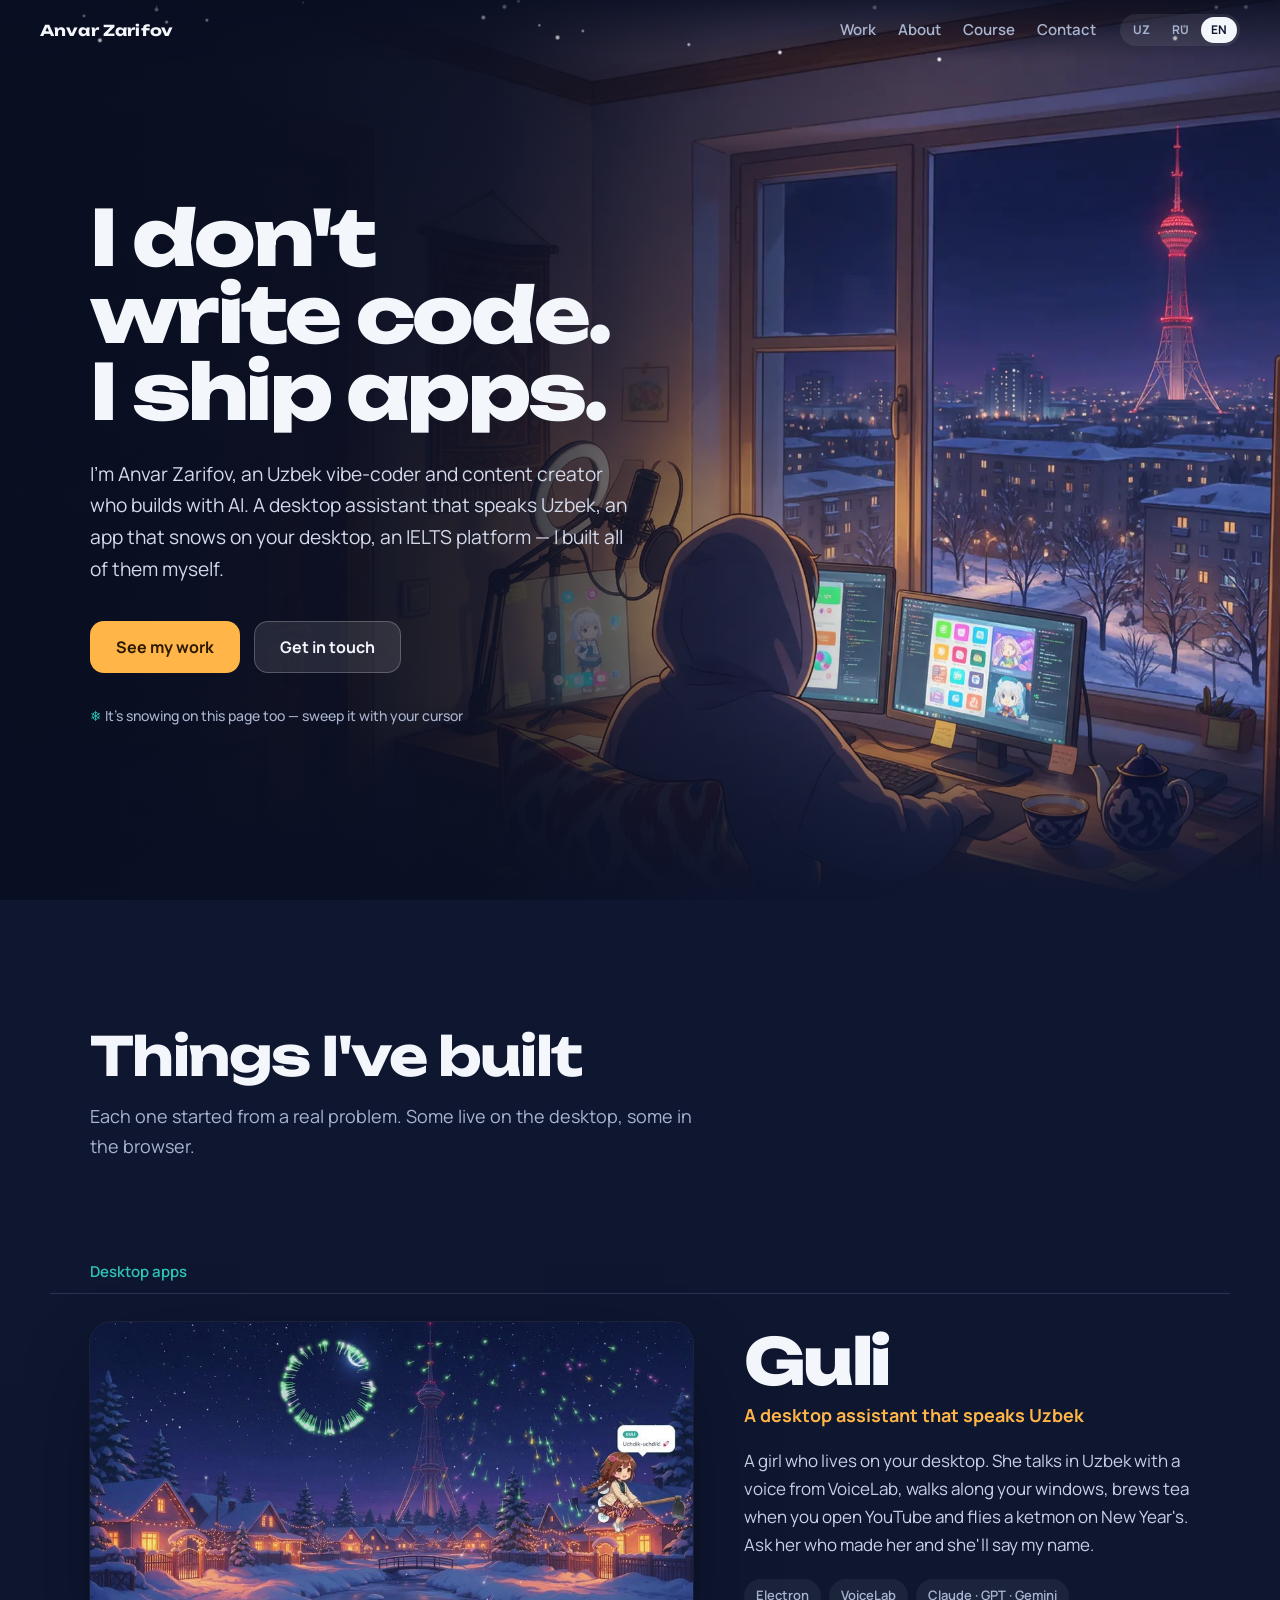
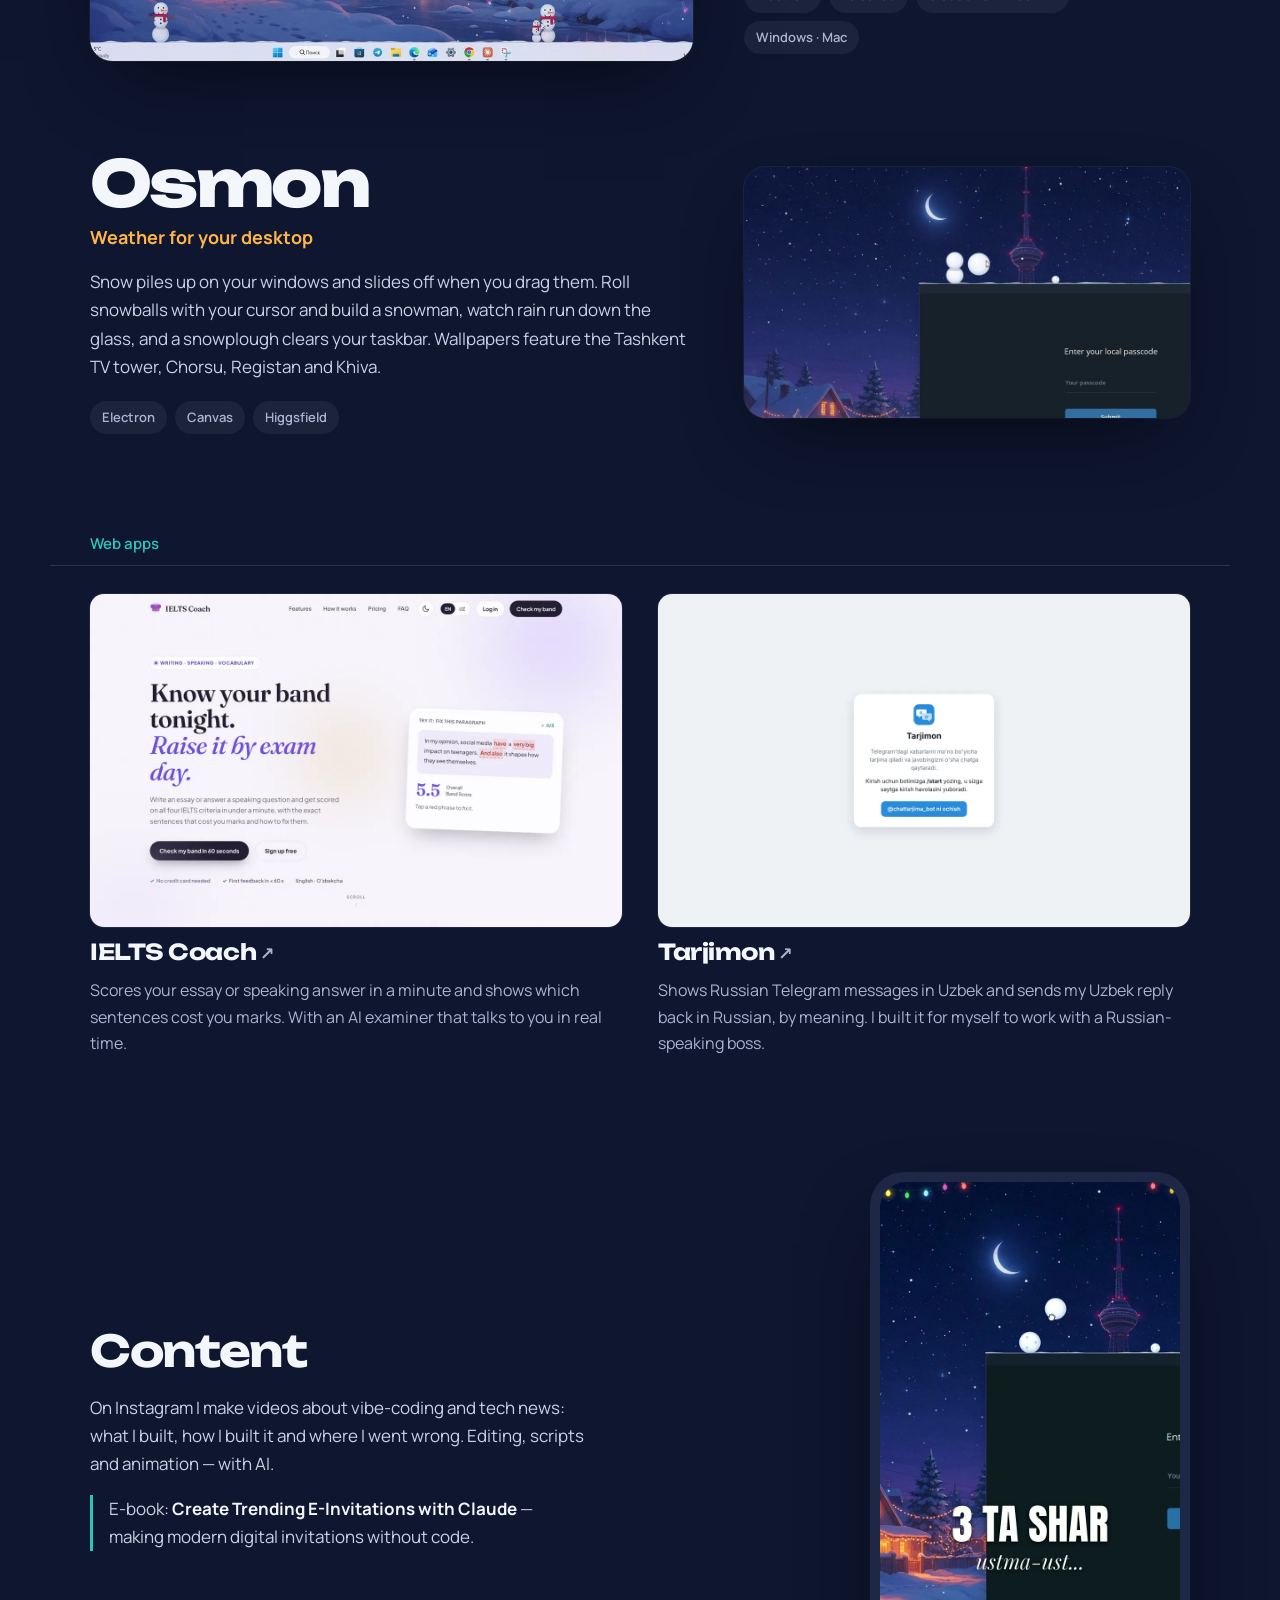
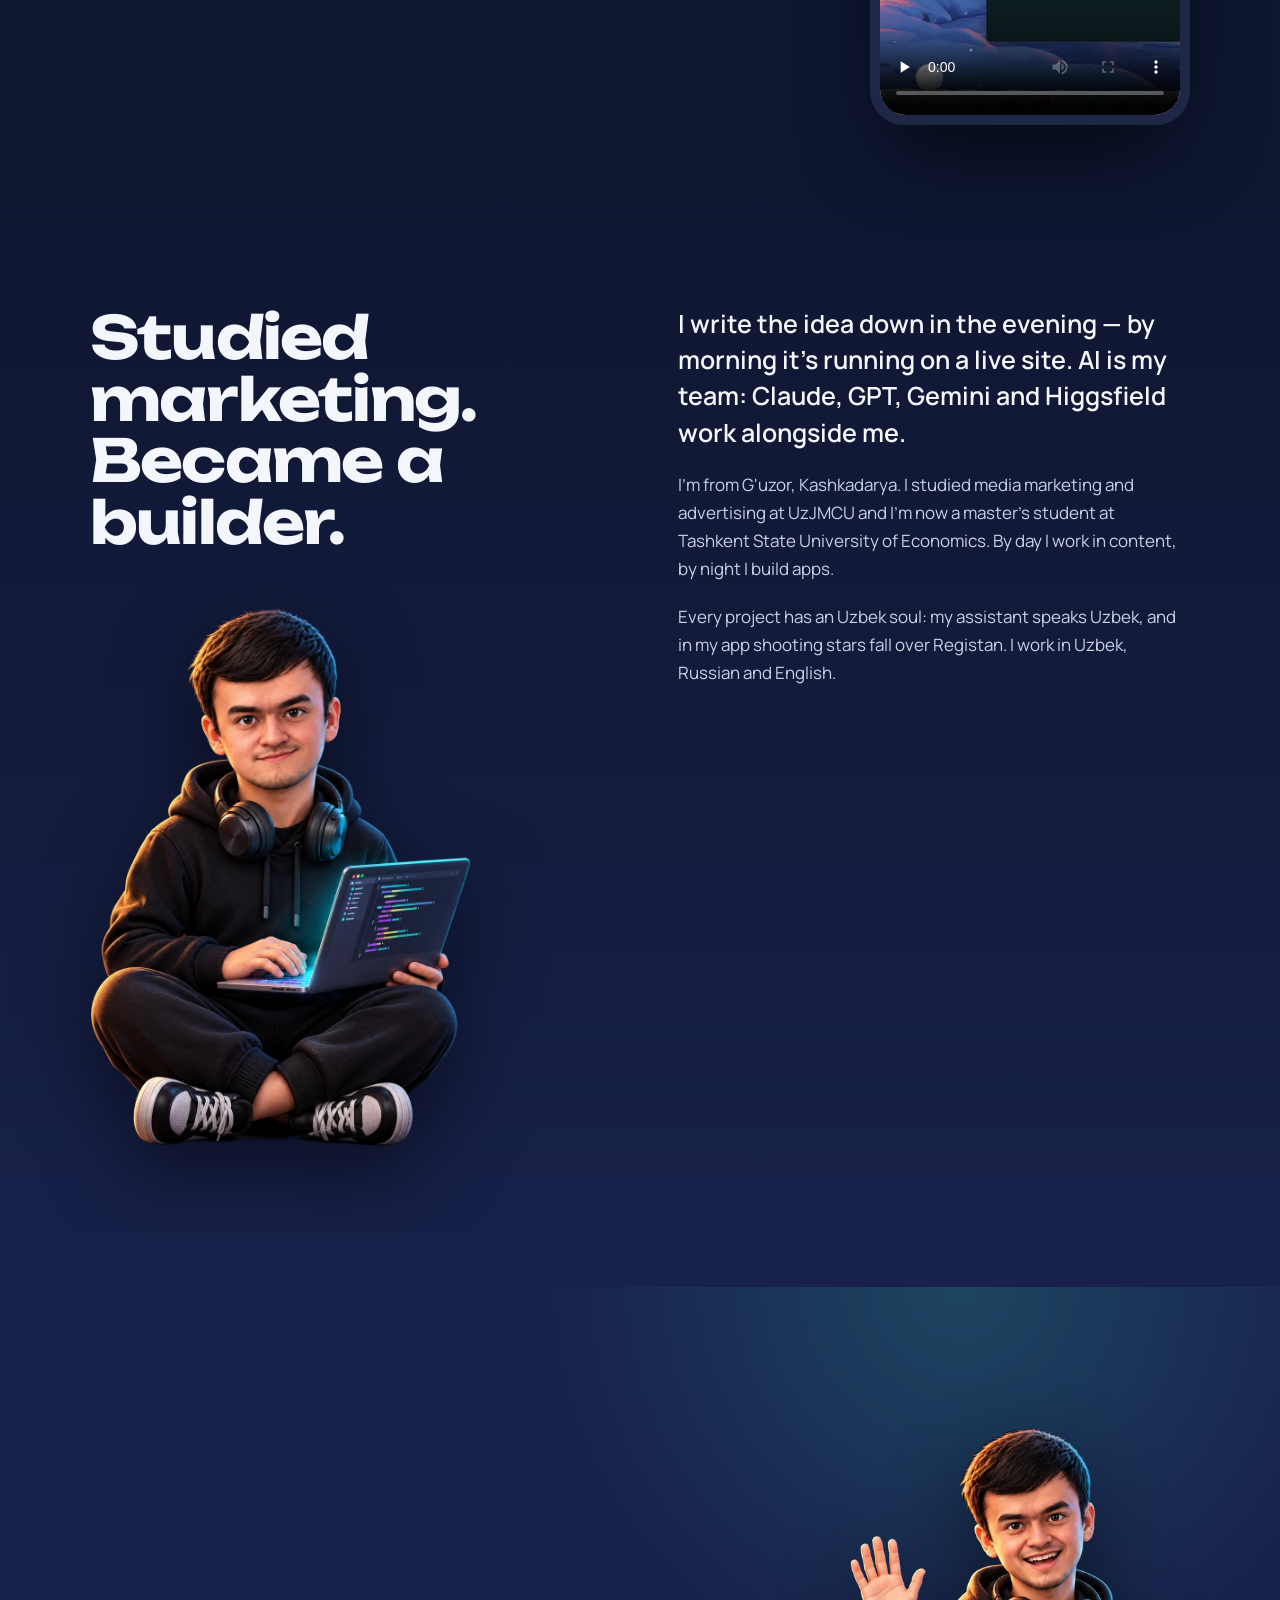
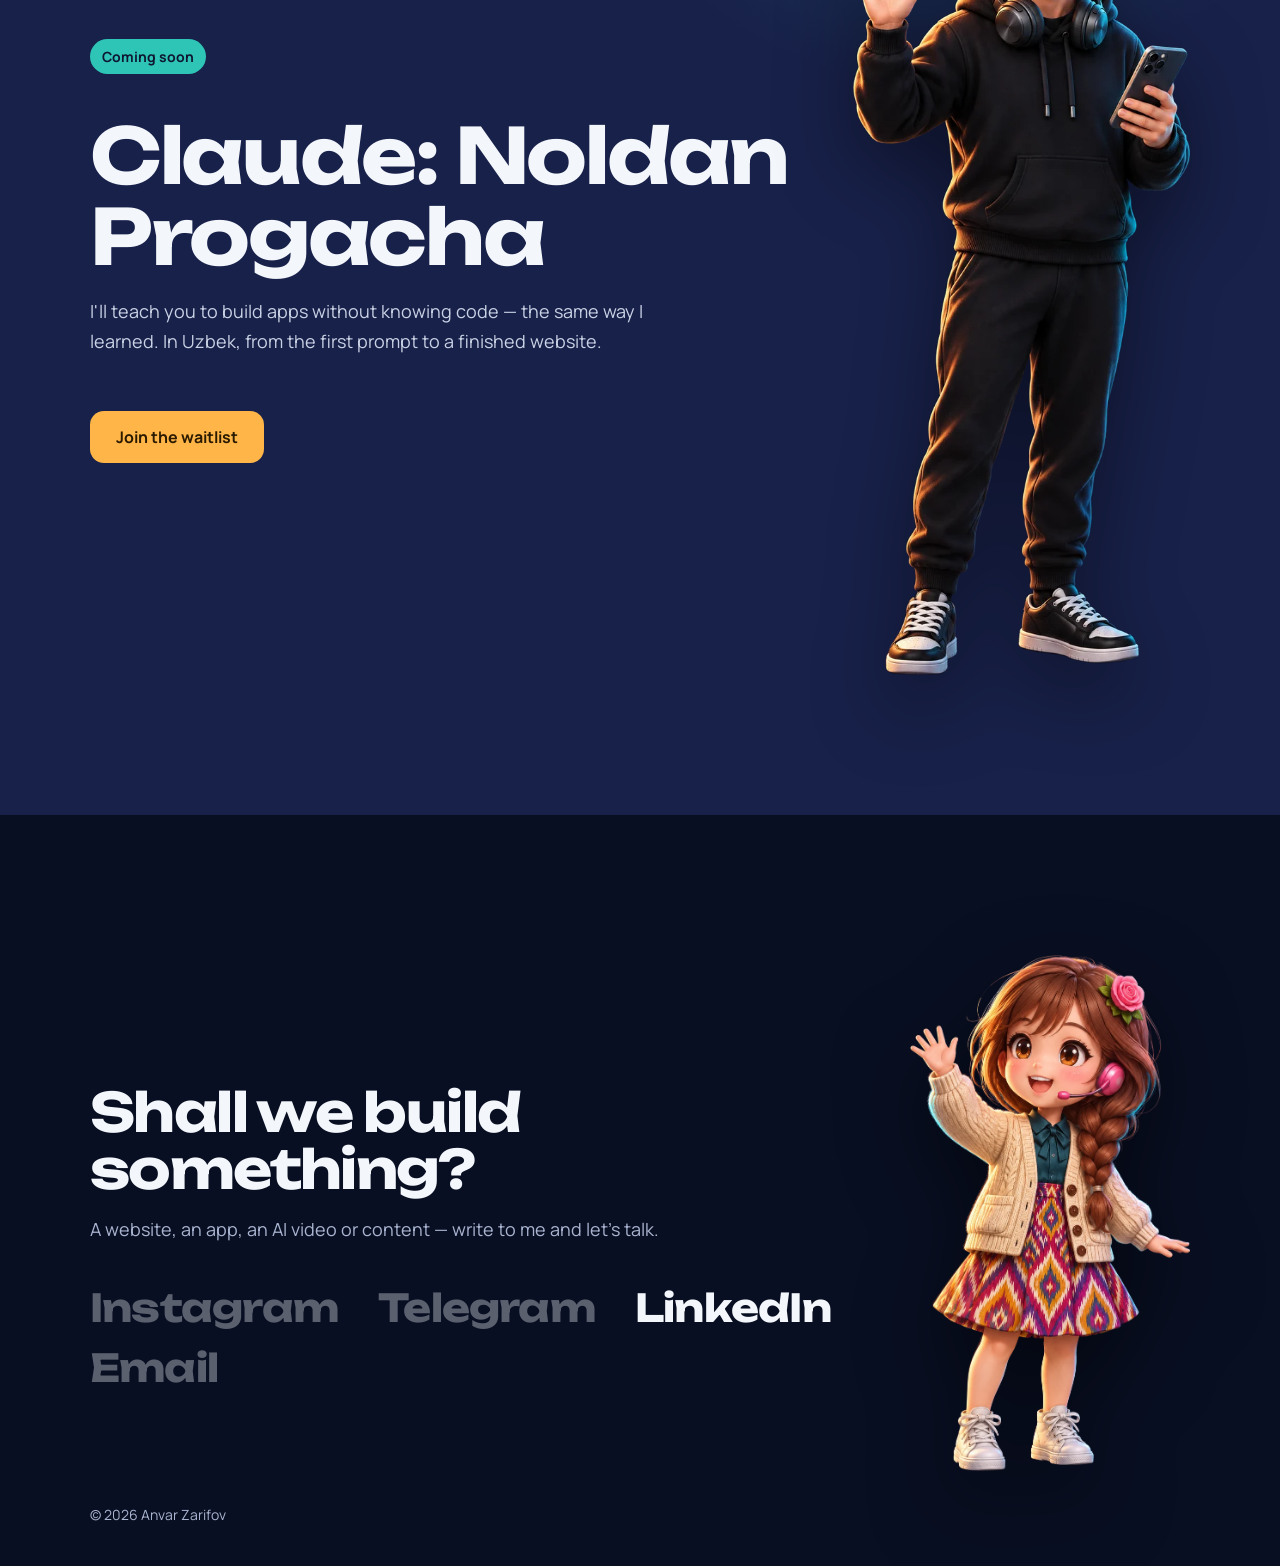
==== index.html @ cf1a76e1 "Portfolio sayt: Guli, Osmon, veb-ilovalar, 3D maskotlar, UZ/RU/EN Co-Authored-By: Claude Opus 5.5 <n" ====
<!doctype html>
<html lang="uz">
<head>
<meta charset="utf-8">
<meta name="viewport" content="width=device-width, initial-scale=1">
<title>Anvar Zarifov — kod yozmayman, ilova yasayman</title>
<meta name="description" content="Anvar Zarifov — AI bilan ilova yasaydigan o'zbek vibe-koder va kontent-meyker. Guli, Osmon, IELTS Coach, Tarjimon va boshqa loyihalar.">
<meta name="author" content="Anvar Zarifov">
<meta property="og:title" content="Anvar Zarifov — kod yozmayman, ilova yasayman">
<meta property="og:description" content="AI bilan yasalgan ilovalar, saytlar va kontent.">
<meta property="og:image" content="/assets/og.jpg">
<meta property="og:type" content="website">
<meta name="theme-color" content="#0E1630">
<link rel="icon" href="/assets/favicon.svg" type="image/svg+xml">
<link rel="preconnect" href="https://fonts.googleapis.com">
<link rel="preconnect" href="https://fonts.gstatic.com" crossorigin>
<link href="https://fonts.googleapis.com/css2?family=Manrope:wght@400;500;600;700&family=Unbounded:wght@500;700;800&display=swap" rel="stylesheet">
<link rel="stylesheet" href="/styles.css">
</head>
<body>

<header class="top">
  <a class="brand" href="#top">Anvar Zarifov</a>
  <nav class="nav" aria-label="Bo'limlar">
    <a href="#works" data-i18n="nav.works">Ishlarim</a>
    <a href="#about" data-i18n="nav.about">Men haqimda</a>
    <a href="#course" data-i18n="nav.course">Kurs</a>
    <a href="#contact" data-i18n="nav.contact">Aloqa</a>
  </nav>
  <div class="lang" role="group" aria-label="Til">
    <button type="button" data-lang="uz">UZ</button>
    <button type="button" data-lang="ru">RU</button>
    <button type="button" data-lang="en">EN</button>
  </div>
</header>

<main id="top">

<section class="hero" id="hero">
  <picture class="hero-art">
    <source media="(max-width: 760px)" srcset="/assets/hero-m.webp">
    <img src="/assets/hero.webp" alt="" fetchpriority="high">
  </picture>
  <video class="hero-video" muted loop playsinline preload="none" poster="/assets/hero.webp" data-src="/assets/hero.mp4" aria-hidden="true"></video>
  <div class="hero-shade"></div>
  <canvas class="snow" aria-hidden="true"></canvas>
  <div class="hero-in">
    <h1 class="hero-title" data-i18n-html="hero.title">Kod yozmayman.<br>Ilova yasayman.</h1>
    <p class="hero-sub" data-i18n="hero.sub">Men Anvar Zarifov — AI bilan ishlaydigan o'zbek vibe-koder va kontent-meyker. O'zbekcha gapiradigan desktop yordamchi, ish stoliga qor yog'diradigan ilova, IELTS platformasi: hammasini o'zim yasaganman.</p>
    <div class="hero-cta">
      <a class="btn btn-amber ledge" href="#works" data-i18n="hero.cta1">Ishlarimni ko'rish</a>
      <a class="btn btn-ghost ledge" href="#contact" data-i18n="hero.cta2">Bog'lanish</a>
    </div>
    <p class="hero-hint"><button type="button" class="snow-toggle" aria-pressed="true"><span aria-hidden="true">❄</span> <span data-i18n="hero.hint">Bu sahifada ham qor yog'yapti — kursor bilan supurib ko'ring</span></button></p>
  </div>
</section>

<section class="works" id="works" aria-labelledby="works-h">
  <div class="wrap">
    <h2 id="works-h" class="h2" data-i18n="works.title">Yasagan narsalarim</h2>
    <p class="lead" data-i18n="works.lead">Har biri — haqiqiy muammodan boshlangan. Ba'zilari ish stolida yashaydi, ba'zilari brauzerda, ba'zilari mijozlarim uchun ishlaydi.</p>
  </div>

  <h3 class="group wrap" data-i18n="works.g1">Ish stoli ilovalari</h3>
  <article class="feature wrap">
    <div class="feature-media">
      <video muted loop playsinline preload="none" poster="/assets/media/guli.jpg" data-src="/assets/media/guli.mp4"></video>
    </div>
    <div class="feature-text">
      <h4 class="name">Guli</h4>
      <p class="kicker" data-i18n="guli.kicker">O'zbekcha gapiradigan desktop yordamchi</p>
      <p data-i18n="guli.text">Ish stolingizda yashaydigan qiz. O'zbek tilida gaplashadi, ovozi — VoiceLab'dan. Oynalar ustida yuradi, YouTube ochsangiz choy damlab yoningizga o'tiradi, Yangi yilda ketmonda uchadi. Kim yaratganini so'rasangiz, ismimni aytadi.</p>
      <ul class="tags"><li>Electron</li><li>VoiceLab</li><li>Claude · GPT · Gemini</li><li>Windows · Mac</li></ul>
    </div>
  </article>
  <article class="feature feature-rev wrap">
    <div class="feature-media">
      <video muted loop playsinline preload="none" poster="/assets/media/osmon.jpg" data-src="/assets/media/osmon.mp4"></video>
    </div>
    <div class="feature-text">
      <h4 class="name">Osmon</h4>
      <p class="kicker" data-i18n="osmon.kicker">Ish stoliga ob-havo</p>
      <p data-i18n="osmon.text">Qor oynalaringiz ustiga yig'iladi, oynani sursangiz to'kilib tushadi. Kursor bilan qor dumalatib qorbobo yasaysiz, yomg'ir oynadan oqib tushadi, taskbarni qor tozalash mashinasi kurab o'tadi. Fonlarda — teleminora, Chorsu, Registon, Xiva.</p>
      <ul class="tags"><li>Electron</li><li>Canvas</li><li>Higgsfield</li></ul>
    </div>
  </article>

  <h3 class="group wrap" data-i18n="works.g2">Veb-ilovalar</h3>
  <div class="apps wrap">
    <a class="app" href="https://ielts-app-livid.vercel.app/" target="_blank" rel="noopener">
      <img src="/assets/shots/ielts.webp" alt="IELTS Coach" loading="lazy" width="1200" height="750">
      <span class="app-name">IELTS Coach</span>
      <span class="app-text" data-i18n="ielts.text">Insho yoki speaking javobingizni bir daqiqada baholaydi va qaysi gap ball yo'qotganini ko'rsatadi. Real vaqtda gaplashadigan AI-imtihonchi bilan.</span>
    </a>
    <a class="app" href="https://tarjimon-25zf.onrender.com/" target="_blank" rel="noopener">
      <img src="/assets/shots/tarjimon.webp" alt="Tarjimon" loading="lazy" width="1200" height="750">
      <span class="app-name">Tarjimon</span>
      <span class="app-text" data-i18n="tarjimon.text">Telegram'dagi ruscha xabarni o'zbekcha ko'rsatadi, o'zbekcha javobingizni ma'nosi bo'yicha ruschaga o'girib yuboradi. Ruscha gapiradigan boshliq bilan ishlash uchun o'zimga yasaganman.</span>
    </a>
  </div>

  <div class="content wrap">
    <div class="content-text">
      <h3 class="group-inline" data-i18n="works.g4">Kontent</h3>
      <p data-i18n="content.text">Instagram'da vibe-coding va texno-yangiliklar haqida videolar qilaman: nima yasadim, qanday yasadim, qayerda adashdim. Montaj, ssenariy va animatsiya — AI bilan.</p>
      <p class="ebook" data-i18n-html="content.ebook">E-kitob: <b>Create Trending E-Invitations with Claude</b> — kod bilmasdan zamonaviy elektron taklifnoma yasash bo'yicha.</p>
    </div>
    <div class="phone">
      <video controls playsinline preload="none" poster="/assets/media/reel-osmon.jpg" src="/assets/media/reel-osmon.mp4"></video>
    </div>
  </div>
</section>

<section class="about" id="about" aria-labelledby="about-h">
  <div class="wrap about-grid">
    <div class="about-head">
      <h2 id="about-h" class="h2" data-i18n-html="about.title">Marketologlikka o'qidim.<br>Dasturchi bo'lib chiqdim.</h2>
      <img class="me" src="/assets/me-laptop.webp" alt="Anvar Zarifov — 3D obraz" loading="lazy" width="846" height="1200">
    </div>
    <div class="about-body">
      <p class="big" data-i18n="about.p1">G'oyani kechqurun yozaman — ertalab u jonli saytda ishlaydi. AI — mening jamoam: Claude, GPT, Gemini va Higgsfield men bilan birga ishlaydi.</p>
      <p data-i18n="about.p2">Qashqadaryo, G'uzor tumanidanman. JOMU'da media-marketing va reklamani o'qidim, hozir Toshkent davlat iqtisodiyot universitetida magistrman. Kunduzi kontent bilan ishlayman, kechqurun ilova yasayman.</p>
      <p data-i18n="about.p3">Har bir loyihamda o'zbekcha ruh bor: yordamchim o'zbekcha gapiradi, ilovamda Registon ustidan yulduz uchadi. O'zbek, rus va ingliz tillarida ishlayman.</p>
    </div>
  </div>
</section>

<section class="course" id="course" aria-labelledby="course-h">
  <div class="wrap course-in">
    <img class="mascot mascot-course" src="/assets/me-wave.webp" alt="" loading="lazy">
    <div class="course-text">
    <p class="soon" data-i18n="course.soon">Tez kunda</p>
    <h2 id="course-h" class="h2">Claude: Noldan Progacha</h2>
    <p class="lead" data-i18n="course.text">Kod bilmasdan ilova yasashni o'rgataman — o'zim qanday o'rgangan bo'lsam, xuddi shunday. O'zbek tilida, birinchi so'rovdan tayyor saytgacha.</p>
    <a class="btn btn-amber" data-contact="telegram" href="#contact" data-i18n="course.cta">Navbatga yozilish</a>
    </div>
  </div>
</section>

</main>

<footer class="contact" id="contact">
  <div class="wrap contact-grid">
    <img class="mascot mascot-wave" src="/assets/guli-wave.webp" alt="Guli" loading="lazy">
    <div class="contact-text">
    <h2 class="h2" data-i18n="contact.title">Birga nimadir yasaymizmi?</h2>
    <p class="lead" data-i18n="contact.text">Sayt, ilova, AI-video yoki kontent — yozing, gaplashamiz.</p>
    <ul class="links">
      <li><a data-contact="instagram" href="#" target="_blank" rel="noopener">Instagram</a></li>
      <li><a data-contact="telegram" href="#" target="_blank" rel="noopener">Telegram</a></li>
      <li><a href="https://www.linkedin.com/in/anvar-zarifov-6b5520252/" target="_blank" rel="noopener">LinkedIn</a></li>
      <li><a data-contact="email" href="#">Email</a></li>
    </ul>
    </div>
    <p class="copy">© 2026 Anvar Zarifov</p>
  </div>
</footer>

<script src="/js/snow.js" defer></script>
<script src="/js/i18n.js" defer></script>
<script src="/js/app.js" defer></script>
</body>
</html>
---- styles.css ----
/* Anvar Zarifov — portfolio. Tun, Toshkent, qor. */
:root {
  --night: #0E1630;      /* tun osmoni */
  --indigo: #18214A;     /* xona soyasi */
  --deep: #090F22;
  --snow: #F3F6FB;
  --mist: #A9B4D0;       /* ikkinchi darajali matn */
  --amber: #FFB547;      /* chiroq nuri */
  --tile: #2EC4B6;       /* moviy gumbaz koshini */
  --red: #FF5A4E;        /* minora chirog'i */
  --display: "Unbounded", system-ui, sans-serif;
  --body: "Manrope", system-ui, sans-serif;
  --wrap: 1180px;
  --gut: clamp(16px, 4vw, 40px);
}
* { box-sizing: border-box; }
html { scroll-behavior: smooth; }
@media (prefers-reduced-motion: reduce) { html { scroll-behavior: auto; } }
body { margin: 0; background: var(--night); color: var(--snow); font: 400 17px/1.65 var(--body); -webkit-font-smoothing: antialiased; }
img, video { display: block; max-width: 100%; }
a { color: inherit; }
:focus-visible { outline: 2px solid var(--amber); outline-offset: 3px; border-radius: 6px; }
.wrap { max-width: var(--wrap); margin-inline: auto; padding-inline: var(--gut); }

/* ---------- header ---------- */
.top { position: fixed; inset: 0 0 auto 0; z-index: 20; display: flex; align-items: center; gap: 24px; padding: 14px var(--gut);
  background: linear-gradient(rgba(9, 15, 34, .78), rgba(9, 15, 34, 0)); }
.brand { font: 700 15px/1 var(--display); text-decoration: none; letter-spacing: .01em; margin-right: auto; }
.nav { display: flex; gap: 22px; }
.nav a { text-decoration: none; font-weight: 600; font-size: 15px; color: var(--mist); }
.nav a:hover { color: var(--snow); }
.lang { display: flex; gap: 2px; padding: 3px; border-radius: 999px; background: rgba(255, 255, 255, .08); }
.lang button { font: 700 12px/1 var(--body); color: var(--mist); background: none; border: 0; padding: 7px 10px; border-radius: 999px; cursor: pointer; }
.lang button[aria-pressed="true"] { background: var(--snow); color: var(--night); }
@media (max-width: 760px) { .nav { display: none; } }

/* ---------- hero ---------- */
.hero { position: relative; min-height: 100svh; display: flex; align-items: center; overflow: hidden; background: var(--deep); }
.hero-art, .hero-art img, .hero-video { position: absolute; inset: 0; width: 100%; height: 100%; object-fit: cover; object-position: 70% 50%; }
.hero-video { opacity: 0; transition: opacity 1.2s; }
.hero-video.on { opacity: 1; }
.hero-shade { position: absolute; inset: 0; background:
  linear-gradient(90deg, rgba(9, 15, 34, .95) 0%, rgba(9, 15, 34, .82) 38%, rgba(9, 15, 34, .25) 60%, rgba(9, 15, 34, 0) 72%),
  linear-gradient(0deg, var(--night) 0%, rgba(14, 22, 48, 0) 22%); }
.snow { position: absolute; inset: 0; pointer-events: none; z-index: 2; }
.hero-in { position: relative; z-index: 3; width: 100%; max-width: var(--wrap); margin-inline: auto; padding: 120px var(--gut) 90px; }
.hero-title { font: 800 clamp(40px, 6vw, 84px)/1 var(--display); letter-spacing: -.035em; margin: 0 0 28px; max-width: 11ch; text-wrap: balance; }
.hero-title .line2 { display: block; color: var(--amber); }
.hero-sub { max-width: 46ch; font-size: clamp(17px, 1.5vw, 20px); color: #D3DAEB; margin: 0 0 36px; }
.hero-cta { display: flex; flex-wrap: wrap; gap: 14px; }
.btn { display: inline-flex; align-items: center; justify-content: center; min-height: 52px; padding: 0 26px; border-radius: 14px;
  font: 700 16px/1 var(--body); text-decoration: none; transition: transform .15s, background .2s; }
.btn:active { transform: translateY(1px); }
.btn-amber { background: var(--amber); color: #2A1A00; }
.btn-amber:hover { background: #FFC56E; }
.btn-ghost { background: rgba(255, 255, 255, .1); color: var(--snow); box-shadow: inset 0 0 0 1px rgba(255, 255, 255, .22); }
.btn-ghost:hover { background: rgba(255, 255, 255, .16); }
.hero-hint { margin: 28px 0 0; }
.snow-toggle { background: none; border: 0; padding: 4px 0; color: var(--mist); font: 500 14px/1.4 var(--body); cursor: pointer; text-align: left; }
.snow-toggle span[aria-hidden] { color: var(--tile); }
.snow-toggle[aria-pressed="false"] { opacity: .6; }
@media (max-width: 760px) {
  .hero { align-items: flex-end; }
  .hero-art img, .hero-video { object-position: 50% 30%; }
  .hero-shade { background: linear-gradient(0deg, var(--night) 8%, rgba(9, 15, 34, .86) 46%, rgba(9, 15, 34, .2) 72%, rgba(9, 15, 34, .55) 100%); }
  .hero-in { padding-bottom: 56px; }
}

/* ---------- section titles ---------- */
.h2 { font: 700 clamp(30px, 4.2vw, 56px)/1.05 var(--display); letter-spacing: -.03em; margin: 0 0 18px; text-wrap: balance; }
.lead { color: var(--mist); max-width: 56ch; margin: 0; font-size: 18px; }
.works { padding: clamp(72px, 10vw, 130px) 0 40px; }
.group { font: 600 15px/1 var(--body); color: var(--tile); margin-top: clamp(64px, 8vw, 104px); margin-bottom: 28px; padding-bottom: 14px; border-bottom: 1px solid rgba(169, 180, 208, .18); }

/* ---------- desktop apps: katta, video bilan ---------- */
.feature { display: grid; grid-template-columns: 1.35fr 1fr; gap: clamp(28px, 4vw, 64px); align-items: center; margin-bottom: clamp(56px, 7vw, 96px); }
.feature-rev .feature-media { order: 2; }
.feature-media { position: relative; border-radius: 22px; overflow: hidden; background: var(--indigo);
  box-shadow: 0 30px 80px -30px rgba(0, 0, 0, .7), 0 0 0 1px rgba(255, 255, 255, .06); }
.feature-media video { width: 100%; aspect-ratio: 16 / 9; object-fit: cover; }
.name { font: 800 clamp(40px, 5vw, 68px)/1 var(--display); letter-spacing: -.04em; margin: 0 0 8px; }
.kicker { font-weight: 700; color: var(--amber); margin: 0 0 16px; font-size: 18px; }
.feature-text p:not(.kicker) { color: #C9D1E4; margin: 0 0 20px; }
.tags { list-style: none; margin: 0; padding: 0; display: flex; flex-wrap: wrap; gap: 8px; }
.tags li { font-size: 13px; font-weight: 600; color: var(--mist); padding: 6px 12px; border-radius: 999px; background: rgba(255, 255, 255, .06); }
@media (max-width: 860px) { .feature { grid-template-columns: 1fr; } .feature-rev .feature-media { order: 0; } }

/* ---------- web apps: skrinshot + matn ---------- */
.apps { display: grid; grid-template-columns: repeat(2, 1fr); gap: 36px; }
.app { text-decoration: none; display: flex; flex-direction: column; gap: 12px; }
.app img { width: 100%; height: auto; border-radius: 14px; aspect-ratio: 16 / 10; object-fit: cover; object-position: top; transition: transform .35s; box-shadow: 0 0 0 1px rgba(255, 255, 255, .08); }
.app:hover img { transform: translateY(-4px); }
.app-name { font: 700 22px/1.2 var(--display); letter-spacing: -.02em; }
.app-name::after { content: " ↗"; font-family: var(--body); color: var(--mist); font-size: .8em; }
.app-text { color: var(--mist); font-size: 16px; }
@media (max-width: 900px) { .apps { grid-template-columns: 1fr; } }

/* ---------- mijozlar: ixcham qatorlar ---------- */
.clients { display: grid; gap: 0; }
.client { display: grid; grid-template-columns: 220px 1fr; grid-template-rows: auto 1fr; column-gap: 28px; padding: 22px 0; text-decoration: none;
  border-top: 1px solid rgba(169, 180, 208, .14); }
.client:last-child { border-bottom: 1px solid rgba(169, 180, 208, .14); }
.client img { grid-row: 1 / 3; border-radius: 10px; aspect-ratio: 16 / 10; object-fit: cover; object-position: top; }
.client-name { font: 700 22px/1.2 var(--display); align-self: end; letter-spacing: -.02em; }
.client-name::after { content: " ↗"; font-family: var(--body); color: var(--mist); font-size: .8em; }
.client-text { color: var(--mist); max-width: 52ch; }
.client:hover .client-name { color: var(--amber); }
@media (max-width: 600px) { .client { grid-template-columns: 120px 1fr; column-gap: 16px; } .client-name { font-size: 18px; } .client-text { font-size: 15px; } }

/* ---------- kontent ---------- */
.content { display: grid; grid-template-columns: 1fr 320px; gap: clamp(32px, 6vw, 96px); align-items: center; margin-top: clamp(80px, 9vw, 120px); }
.group-inline { font: 700 clamp(28px, 3.4vw, 44px)/1.1 var(--display); letter-spacing: -.03em; margin: 0 0 18px; }
.content-text p { color: #C9D1E4; max-width: 50ch; }
.ebook { padding-left: 16px; border-left: 3px solid var(--tile); }
.ebook b { color: var(--snow); }
.phone { border-radius: 34px; padding: 10px; background: #1F2747; box-shadow: 0 40px 90px -30px rgba(0, 0, 0, .8); }
.phone video { border-radius: 26px; aspect-ratio: 9 / 16; width: 100%; object-fit: cover; background: #000; }
@media (max-width: 760px) { .content { grid-template-columns: 1fr; } .phone { max-width: 300px; } }

/* ---------- men haqimda ---------- */
.about { padding: clamp(90px, 11vw, 150px) 0; background: linear-gradient(180deg, var(--night), var(--indigo)); }
.about-grid { display: grid; grid-template-columns: 1fr 1fr; gap: clamp(32px, 6vw, 96px); }
.about .h2 { font-size: clamp(32px, 4.6vw, 62px); }
.about-body p { color: #C9D1E4; margin: 0 0 20px; max-width: 54ch; }
.about-body .big { font: 600 clamp(20px, 2vw, 25px)/1.45 var(--body); color: var(--snow); }
@media (max-width: 860px) { .about-grid { grid-template-columns: 1fr; } }

/* ---------- kurs ---------- */
.course { padding: clamp(90px, 11vw, 140px) 0; background: var(--indigo); position: relative; overflow: hidden; }
.course::before { content: ""; position: absolute; right: -10%; top: -40%; width: 70%; aspect-ratio: 1; border-radius: 50%;
  background: radial-gradient(circle, rgba(46, 196, 182, .22), rgba(46, 196, 182, 0) 65%); pointer-events: none; }
.course-in { position: relative; }
.soon { display: inline-block; font-weight: 700; font-size: 14px; color: var(--night); background: var(--tile); padding: 6px 12px; border-radius: 999px; margin: 0 0 22px; }
.course .h2 { font-size: clamp(36px, 6vw, 84px); max-width: 14ch; }
.course .lead { margin-bottom: 34px; color: #C9D1E4; }

/* ---------- aloqa ---------- */
.contact { padding: clamp(90px, 11vw, 140px) 0 40px; background: var(--deep); }
.links { list-style: none; padding: 0; margin: 40px 0 80px; display: flex; flex-wrap: wrap; gap: 14px 40px; }
.links a { font: 700 clamp(24px, 3vw, 40px)/1.2 var(--display); text-decoration: none; letter-spacing: -.02em; }
.links a:hover { color: var(--amber); }
.links a[aria-disabled="true"] { opacity: .35; pointer-events: none; }
.copy { color: var(--mist); font-size: 14px; margin: 0; }

/* ---------- rasmlar va maskot ---------- */
.about-head { display: flex; flex-direction: column; gap: 36px; }
.me { width: min(100%, 380px); height: auto; filter: drop-shadow(0 30px 40px rgba(0, 0, 0, .5)); }
.course-in { display: grid; grid-template-columns: 1fr minmax(240px, 380px); grid-template-areas: "soon art" "title art" "lead art" "cta art"; column-gap: 48px; align-items: start; }
.course-in .soon { grid-area: soon; justify-self: start; }
.course-in .h2 { grid-area: title; }
.course-in .lead { grid-area: lead; }
.course-in .btn { grid-area: cta; justify-self: start; }
.mascot-course { grid-area: art; align-self: center; width: 100%; filter: drop-shadow(0 30px 40px rgba(0, 0, 0, .45)); }
.contact .wrap { position: relative; }
.mascot-wave { position: absolute; right: var(--gut); bottom: 40px; width: clamp(160px, 24vw, 300px); filter: drop-shadow(0 30px 40px rgba(0, 0, 0, .5)); }
@media (max-width: 760px) {
  .course-in { grid-template-columns: 1fr; grid-template-areas: "art" "soon" "title" "lead" "cta"; }
  .mascot-course { width: 64%; justify-self: center; margin-bottom: 12px; }
  .mascot-wave { position: static; width: 180px; margin: 0 0 20px; }
}

/* --- layout fix: course + contact mascots --- */
.course-in { display: grid; grid-template-columns: 1fr minmax(220px, 340px); grid-template-areas: none; align-items: center; gap: 40px; }
.course-in .course-text { grid-column: 1; grid-row: 1; }
.course-in .course-text > * + * { margin-top: 20px; }
.course-in .mascot-course { grid-column: 2; grid-row: 1; grid-area: auto / 2; width: 100%; height: auto; justify-self: end; }
.contact-grid { display: grid; grid-template-columns: 1fr minmax(180px, 280px); align-items: end; gap: 32px; }
.contact-grid .contact-text { grid-column: 1; grid-row: 1; min-width: 0; }
.contact-grid .mascot-wave { position: static; grid-column: 2; grid-row: 1; width: 100%; height: auto; justify-self: end; }
.contact-grid .copy { grid-column: 1 / -1; }
@media (max-width: 760px) {
  .course-in, .contact-grid { grid-template-columns: 1fr; }
  .course-in .mascot-course { grid-column: 1; grid-row: 1; width: min(60%, 240px); justify-self: center; }
  .course-in .course-text { grid-row: 2; }
  .contact-grid .mascot-wave { grid-column: 1; grid-row: 1; width: min(55%, 220px); justify-self: center; }
  .contact-grid .contact-text { grid-row: 2; }
}
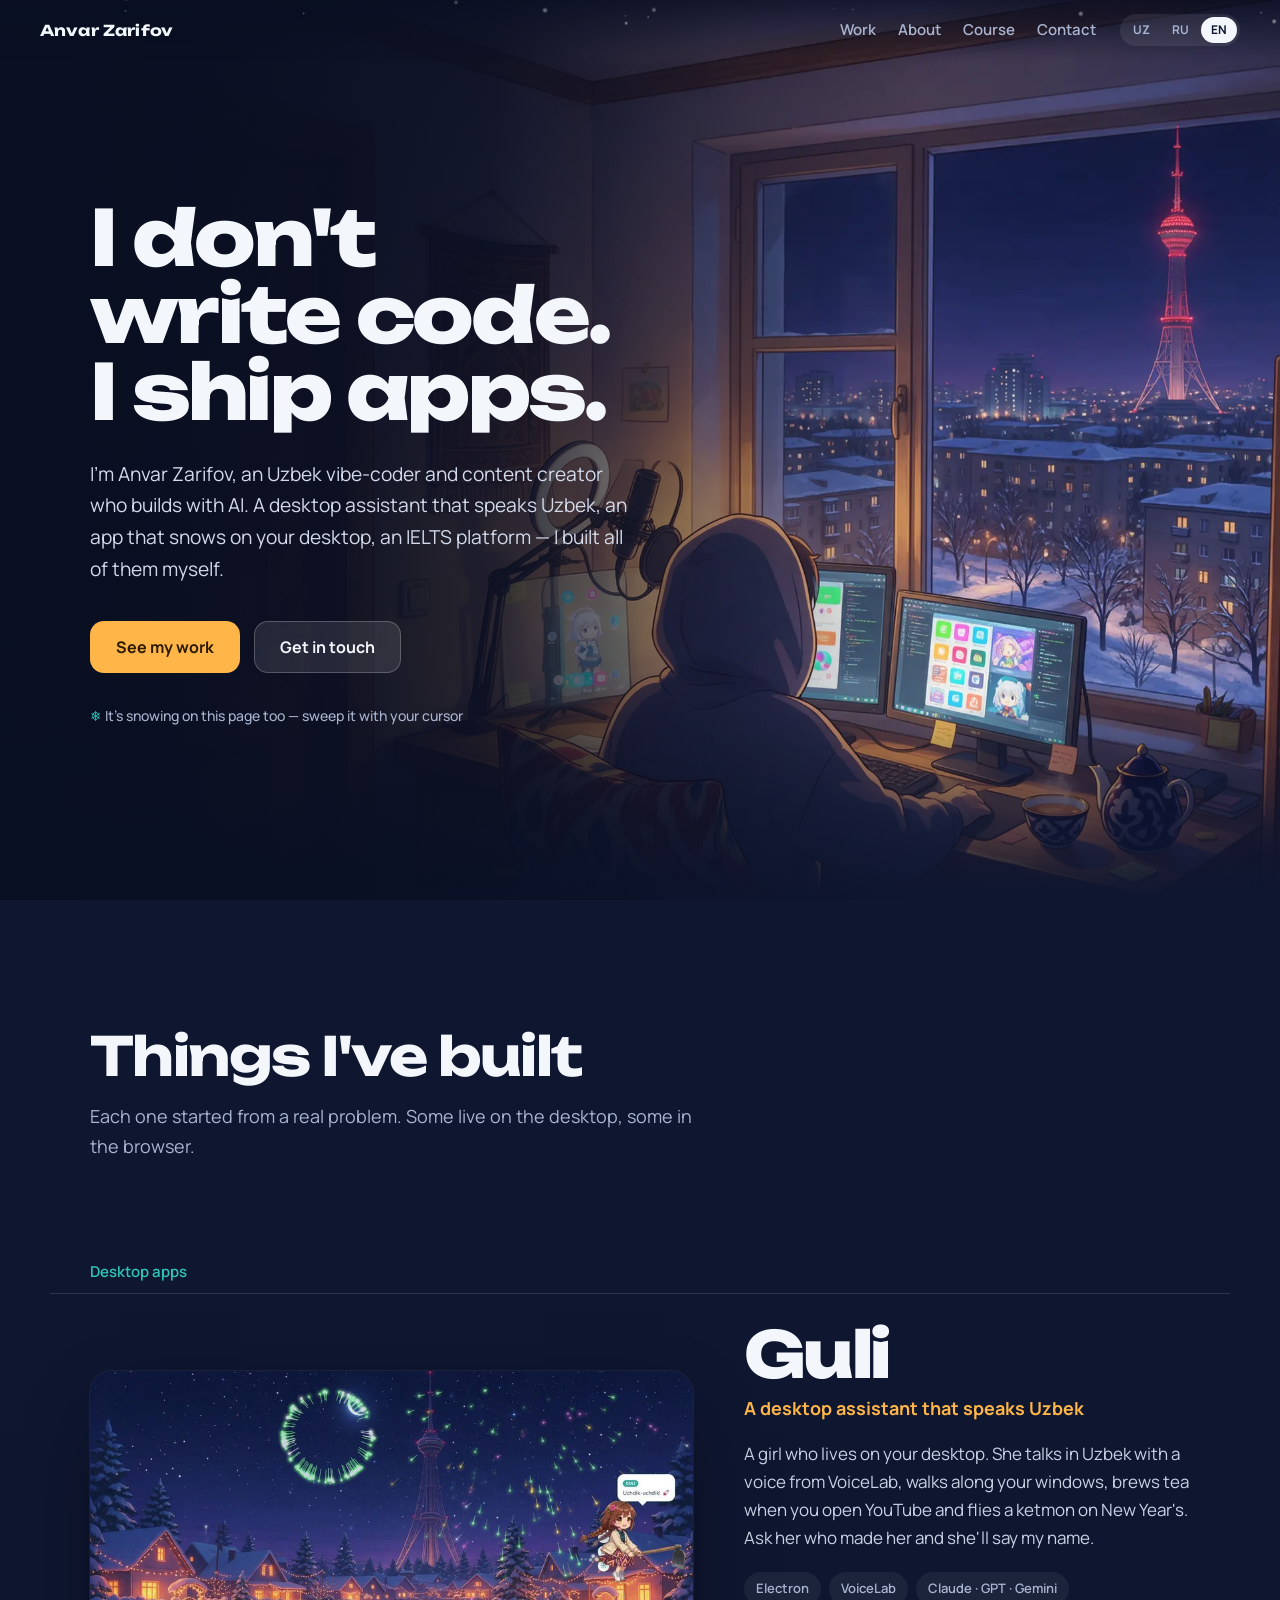
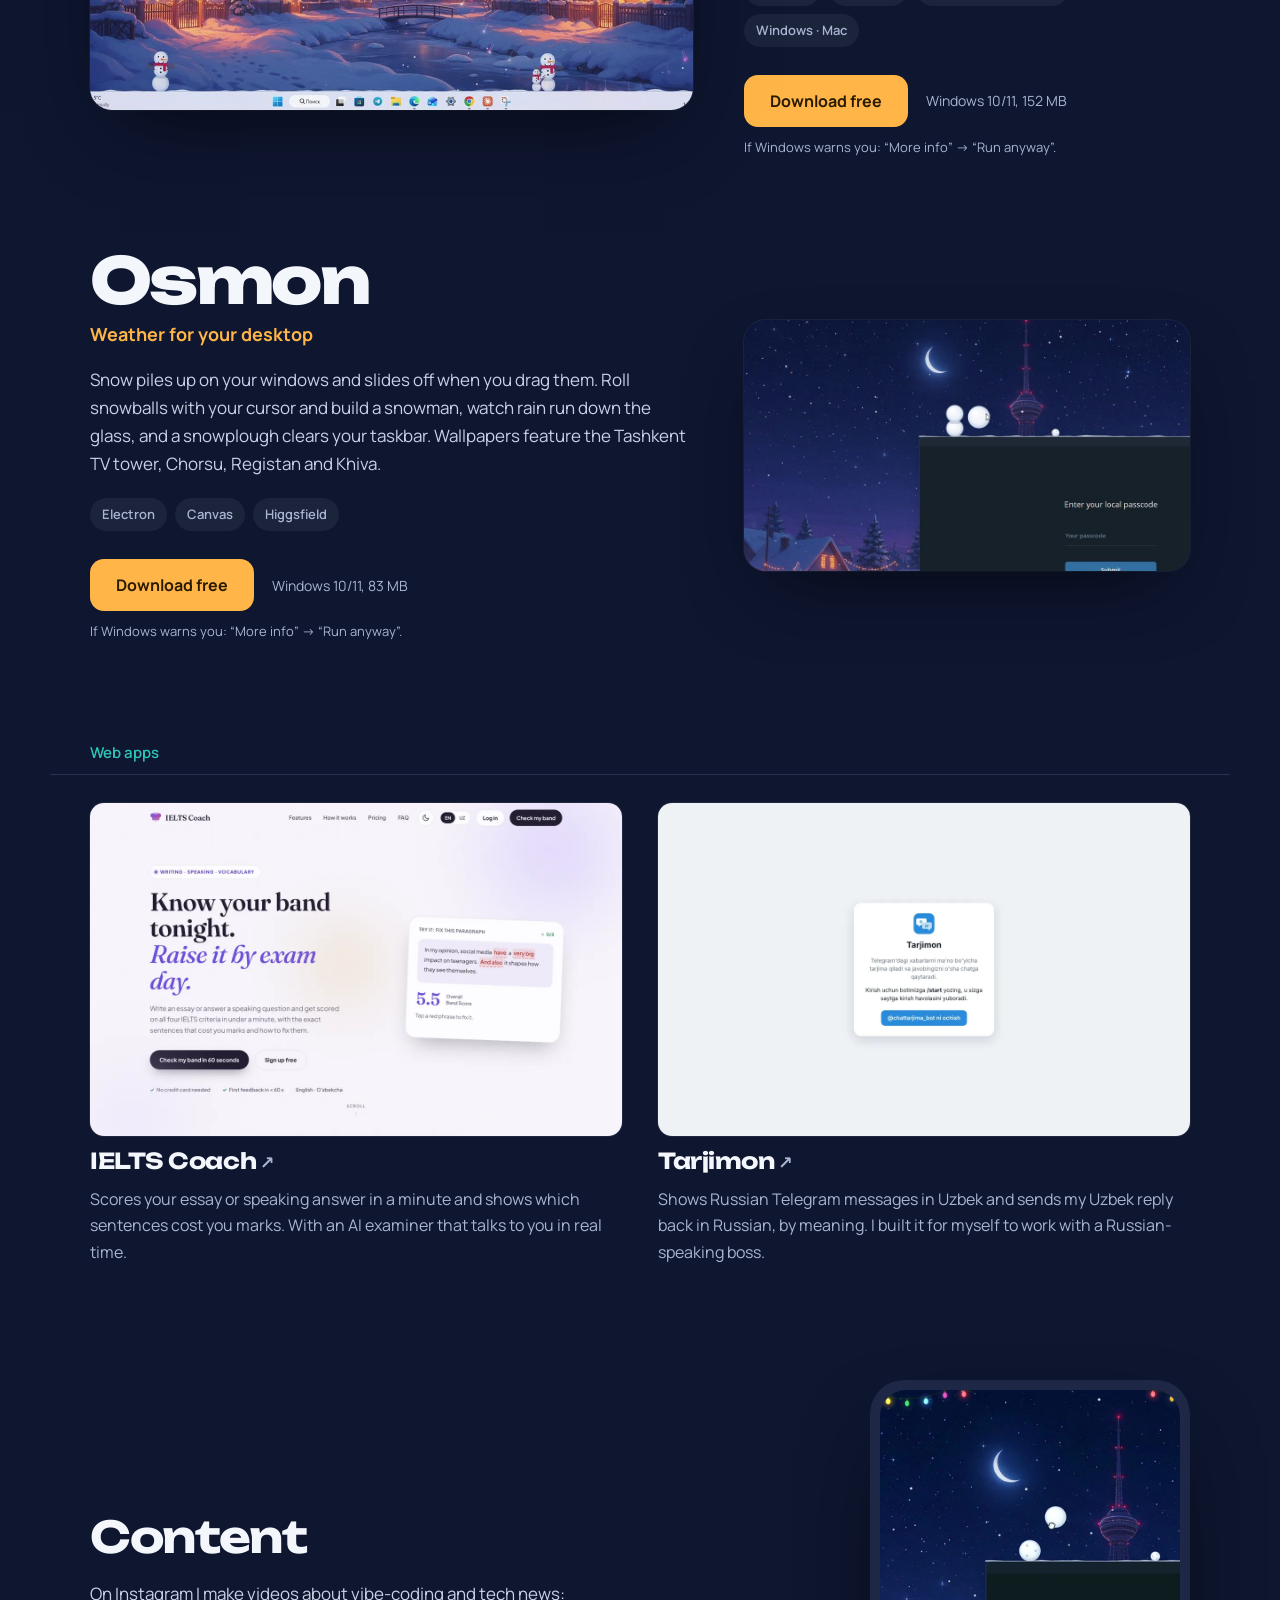
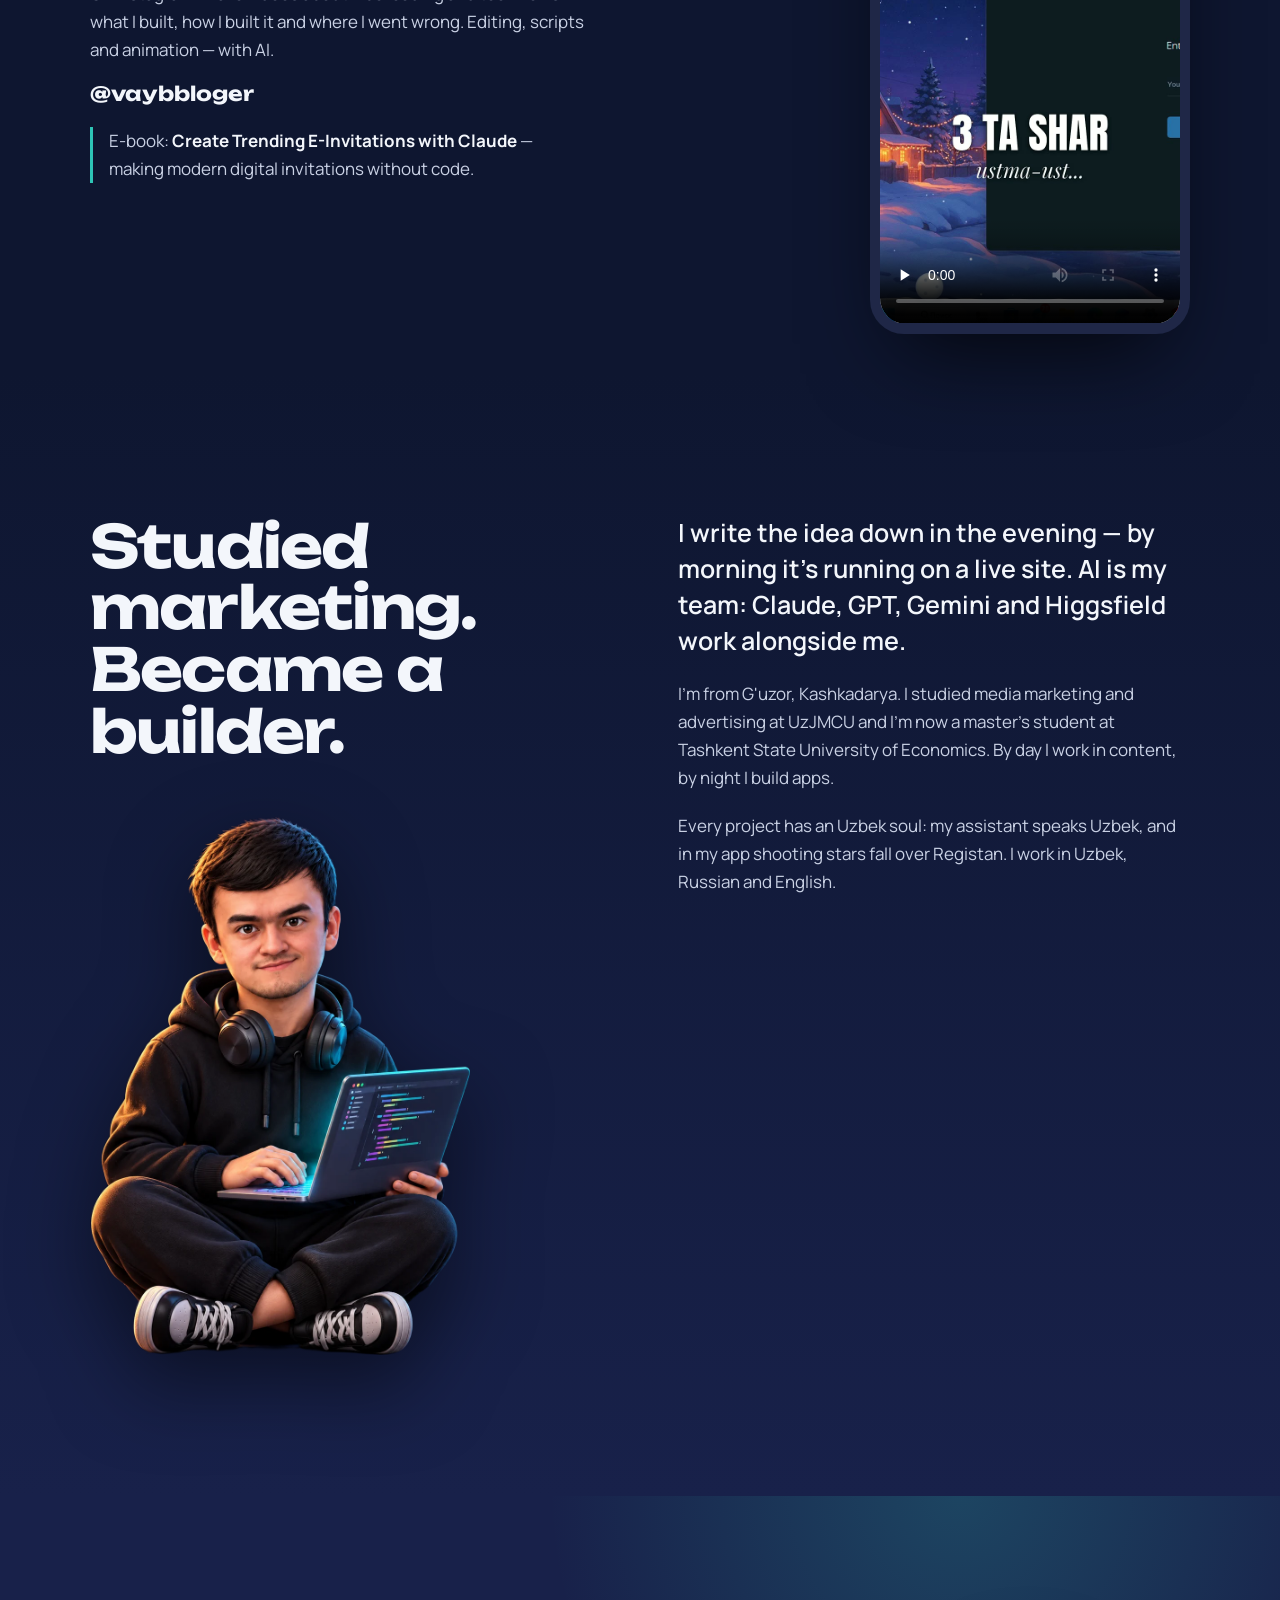
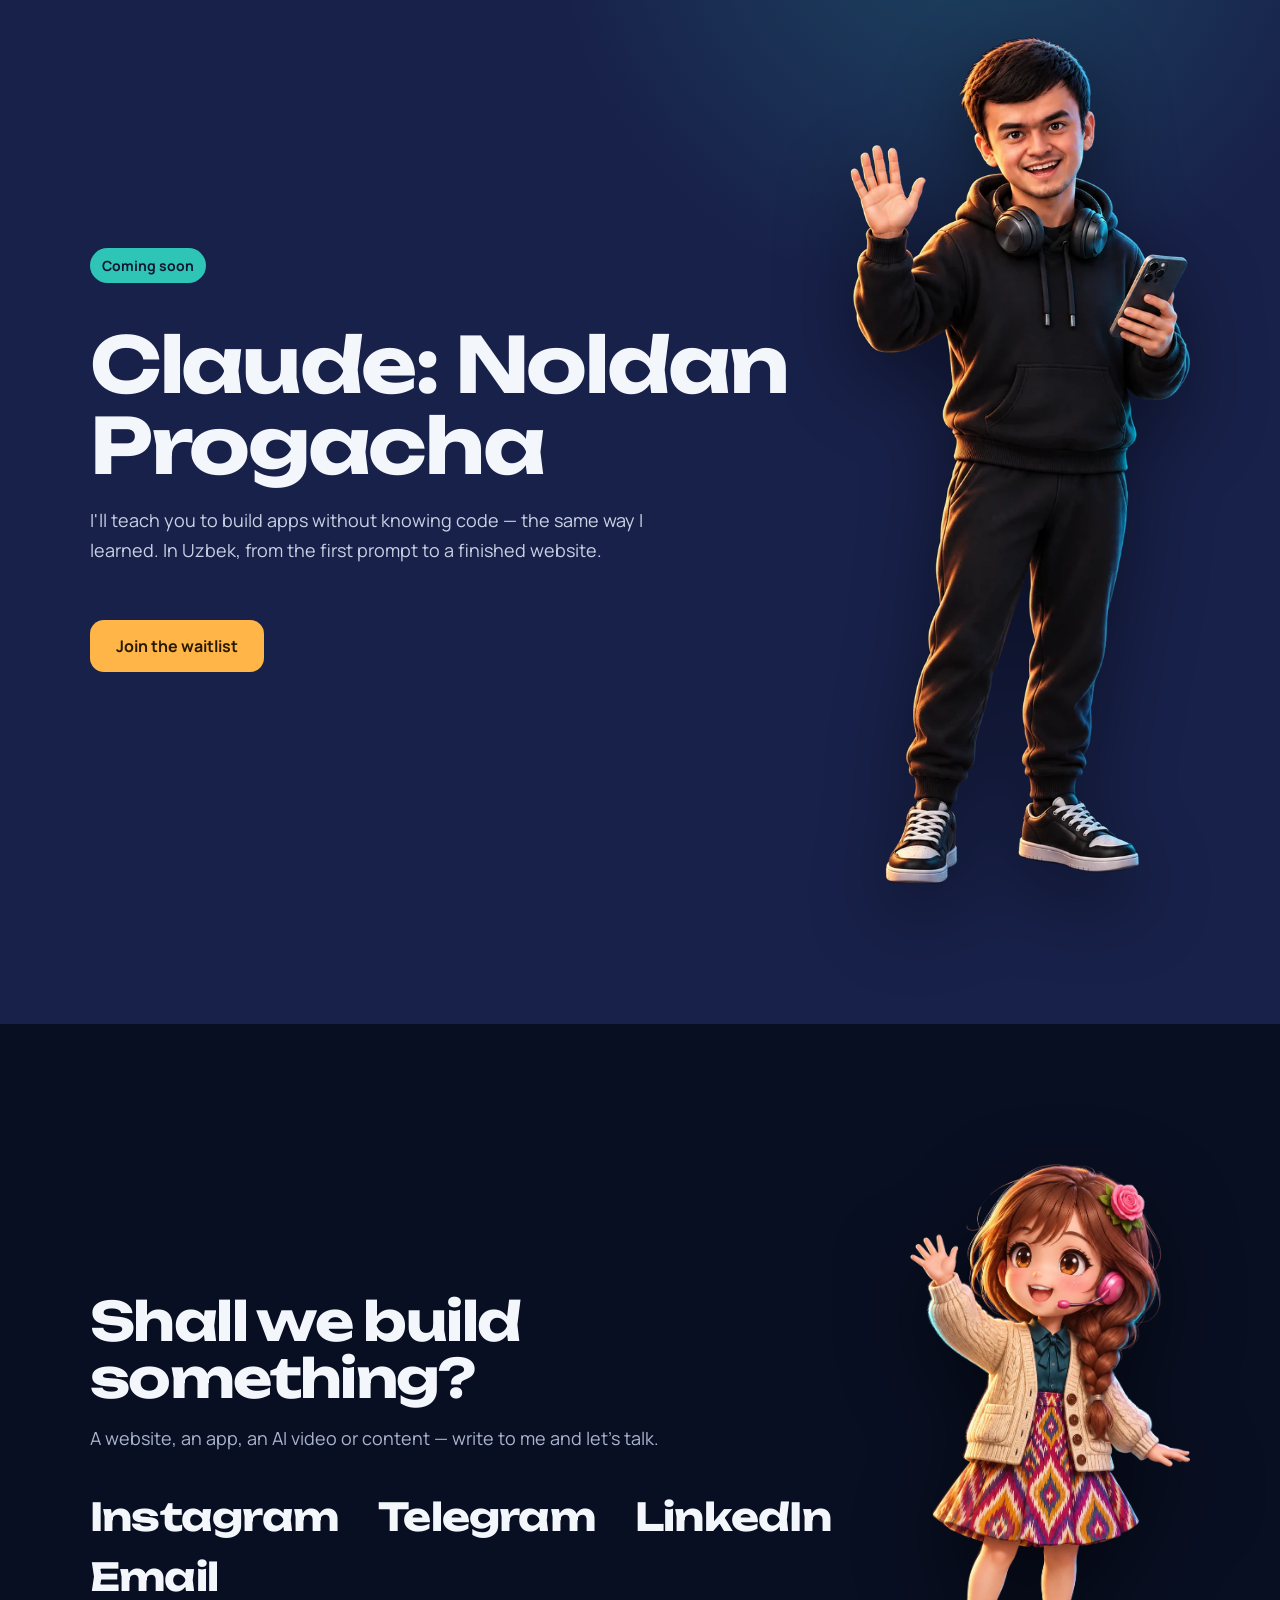
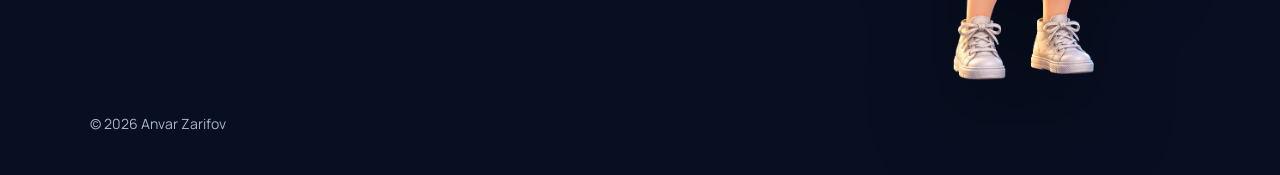
==== commit ae767aa8: "Aloqa havolalari, Guli va Osmon uchun yuklab olish tugmalari, Osmon 1.4.0 o'rnatuvchisi Co-Authored-" ====
--- a/index.html
+++ b/index.html
@@ -71,6 +71,8 @@
       <p class="kicker" data-i18n="guli.kicker">O'zbekcha gapiradigan desktop yordamchi</p>
       <p data-i18n="guli.text">Ish stolingizda yashaydigan qiz. O'zbek tilida gaplashadi, ovozi — VoiceLab'dan. Oynalar ustida yuradi, YouTube ochsangiz choy damlab yoningizga o'tiradi, Yangi yilda ketmonda uchadi. Kim yaratganini so'rasangiz, ismimni aytadi.</p>
       <ul class="tags"><li>Electron</li><li>VoiceLab</li><li>Claude · GPT · Gemini</li><li>Windows · Mac</li></ul>
+      <div class="dl"><a class="btn btn-amber" href="https://github.com/ChotkiBola/guli-releases/releases/download/v2.1.2/Guli-Setup-2.1.2.exe" data-i18n="dl.btn">Bepul yuklab olish</a><span class="dl-meta">Windows 10/11, 152 MB</span></div>
+      <p class="dl-note" data-i18n="dl.note">Windows ogohlantirsa: «Batafsil» → «Baribir ishga tushirish».</p>
     </div>
   </article>
   <article class="feature feature-rev wrap">
@@ -82,6 +84,8 @@
       <p class="kicker" data-i18n="osmon.kicker">Ish stoliga ob-havo</p>
       <p data-i18n="osmon.text">Qor oynalaringiz ustiga yig'iladi, oynani sursangiz to'kilib tushadi. Kursor bilan qor dumalatib qorbobo yasaysiz, yomg'ir oynadan oqib tushadi, taskbarni qor tozalash mashinasi kurab o'tadi. Fonlarda — teleminora, Chorsu, Registon, Xiva.</p>
       <ul class="tags"><li>Electron</li><li>Canvas</li><li>Higgsfield</li></ul>
+      <div class="dl"><a class="btn btn-amber" href="https://github.com/ChotkiBola/portfolio/raw/main/downloads/Osmon-Setup-1.4.0.exe" data-i18n="dl.btn">Bepul yuklab olish</a><span class="dl-meta">Windows 10/11, 83 MB</span></div>
+      <p class="dl-note" data-i18n="dl.note">Windows ogohlantirsa: «Batafsil» → «Baribir ishga tushirish».</p>
     </div>
   </article>
 
@@ -103,6 +107,7 @@
     <div class="content-text">
       <h3 class="group-inline" data-i18n="works.g4">Kontent</h3>
       <p data-i18n="content.text">Instagram'da vibe-coding va texno-yangiliklar haqida videolar qilaman: nima yasadim, qanday yasadim, qayerda adashdim. Montaj, ssenariy va animatsiya — AI bilan.</p>
+      <p><a class="ig" href="https://www.instagram.com/vaybbloger/" target="_blank" rel="noopener">@vaybbloger</a></p>
       <p class="ebook" data-i18n-html="content.ebook">E-kitob: <b>Create Trending E-Invitations with Claude</b> — kod bilmasdan zamonaviy elektron taklifnoma yasash bo'yicha.</p>
     </div>
     <div class="phone">
--- a/styles.css
+++ b/styles.css
@@ -175,3 +175,10 @@
   .contact-grid .mascot-wave { grid-column: 1; grid-row: 1; width: min(55%, 220px); justify-self: center; }
   .contact-grid .contact-text { grid-row: 2; }
 }
+
+/* --- yuklab olish --- */
+.dl { display: flex; flex-wrap: wrap; align-items: center; gap: 12px 18px; margin-top: 28px; }
+.dl-meta { font-size: 14px; color: var(--mist); }
+.feature-text p.dl-note { font-size: 13px; color: var(--mist); margin: 10px 0 0; }
+.ig { font: 700 20px/1.2 var(--display); color: var(--snow); text-decoration: none; }
+.ig:hover { color: var(--amber); }
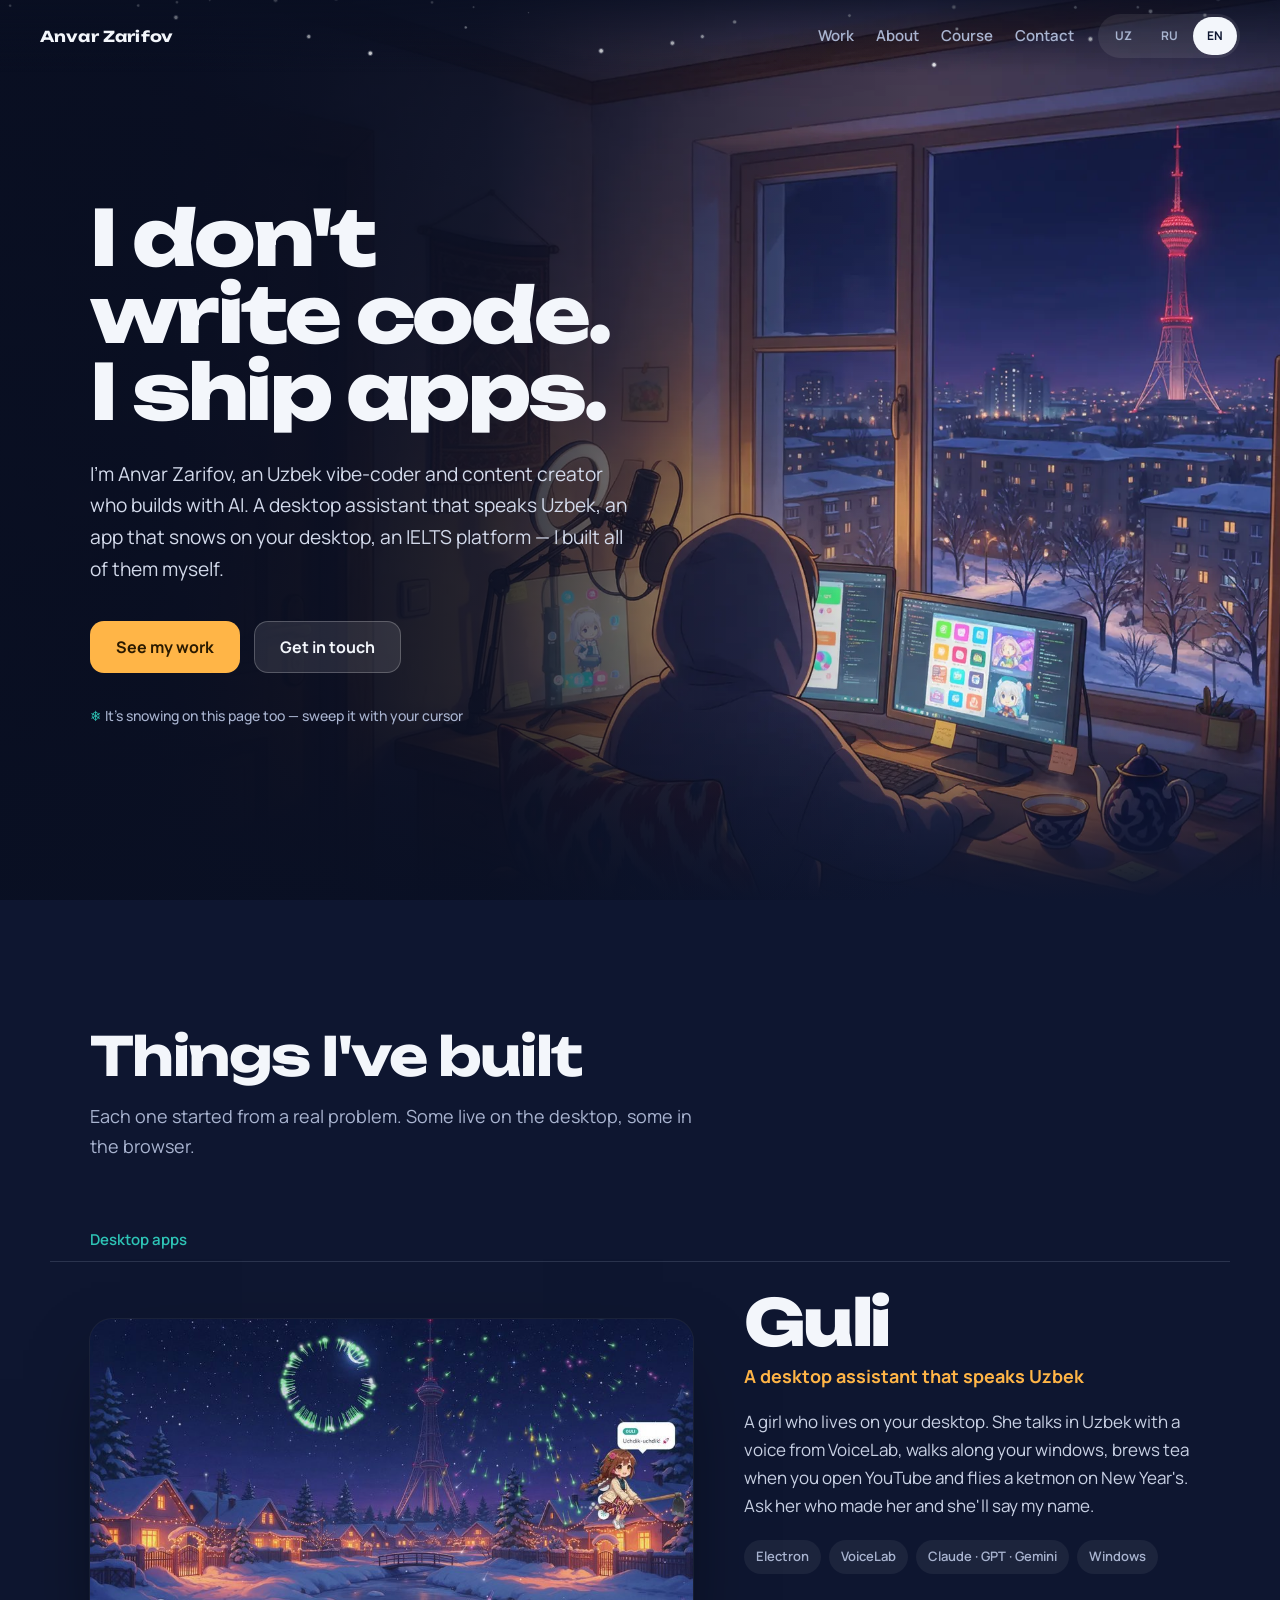
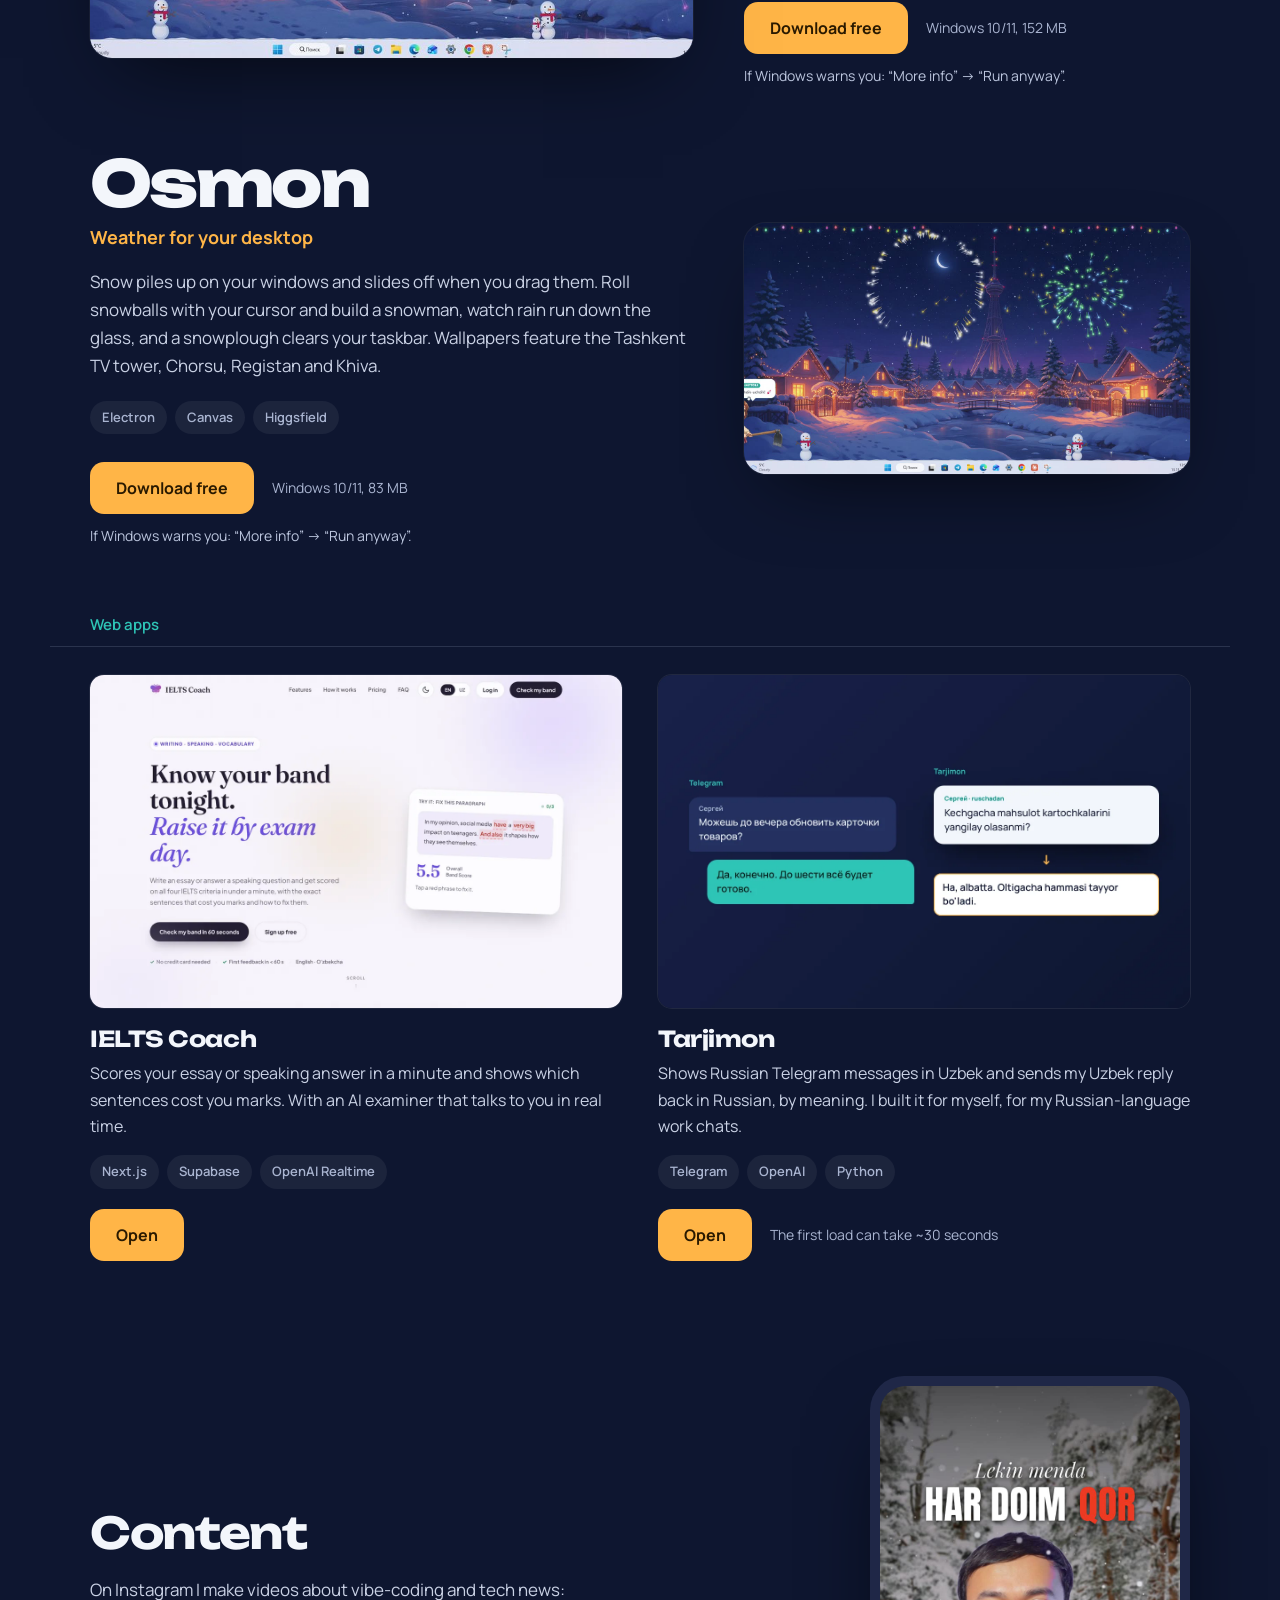
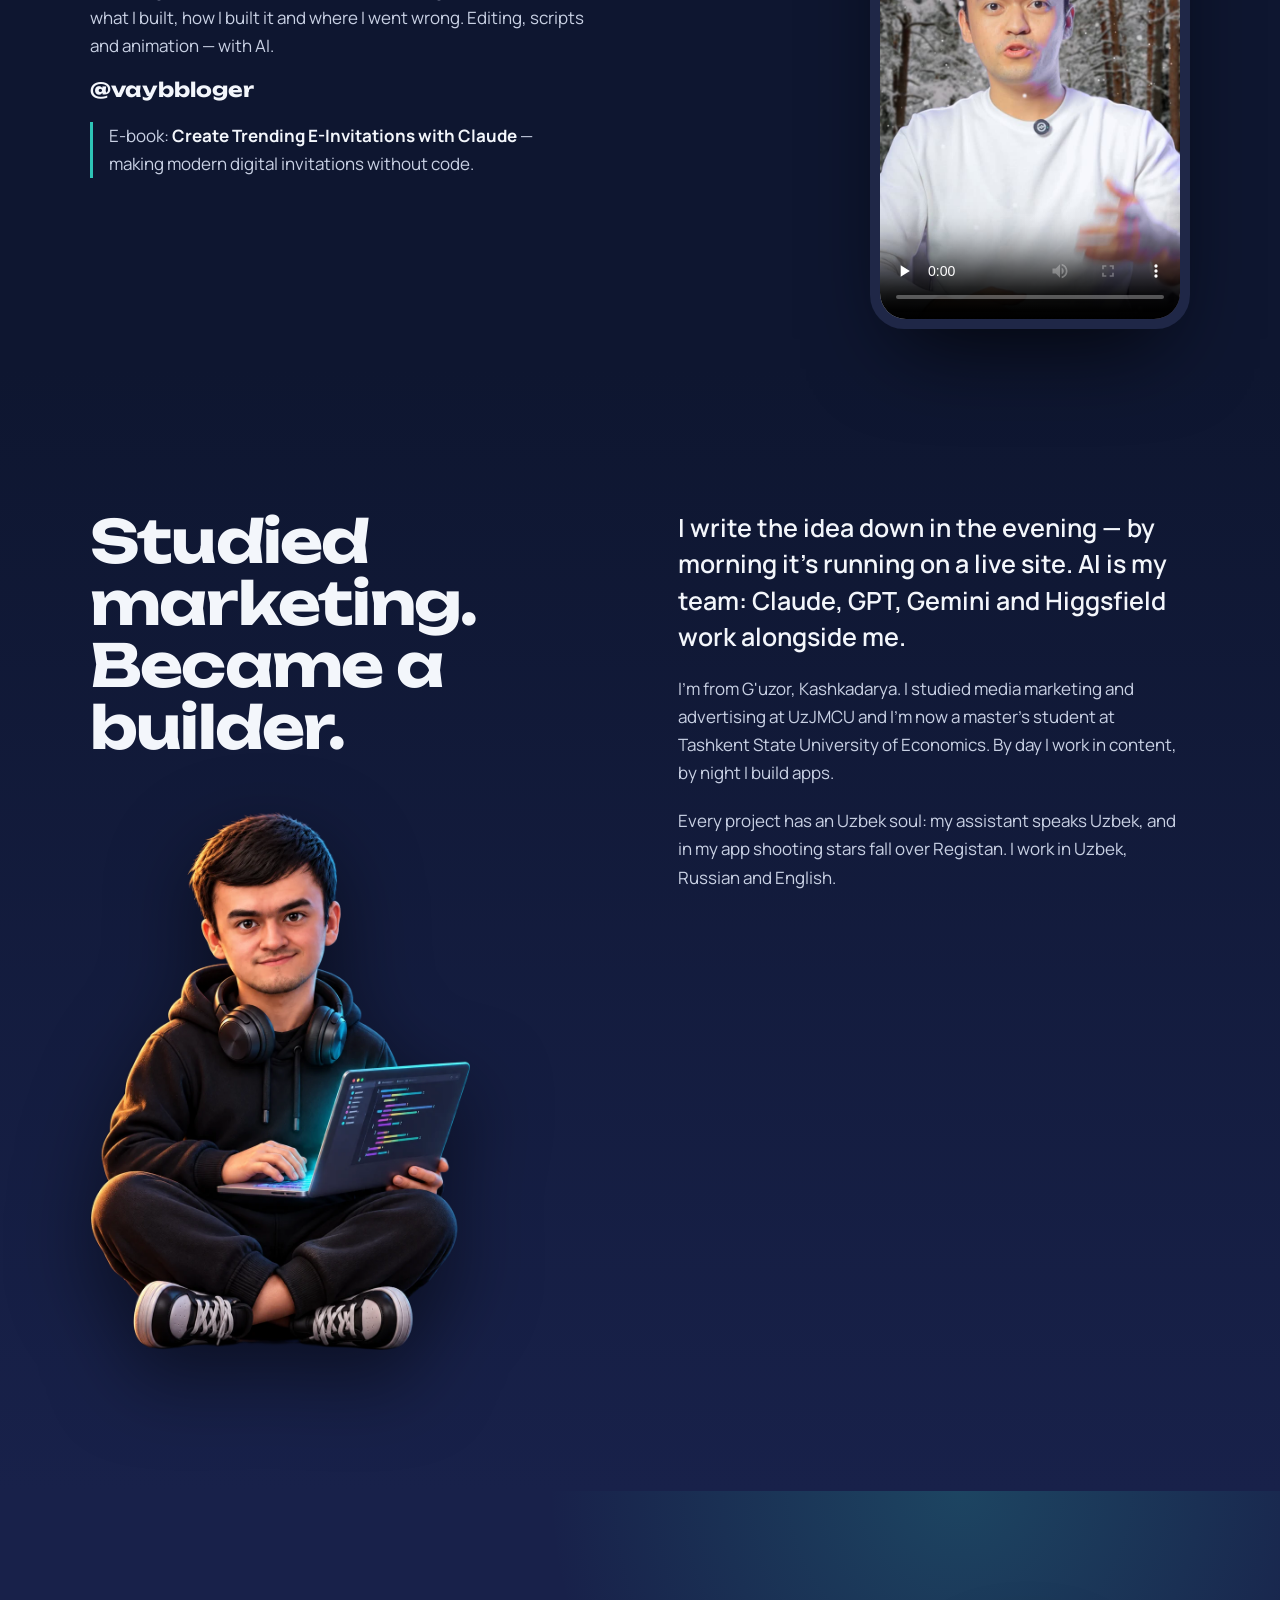
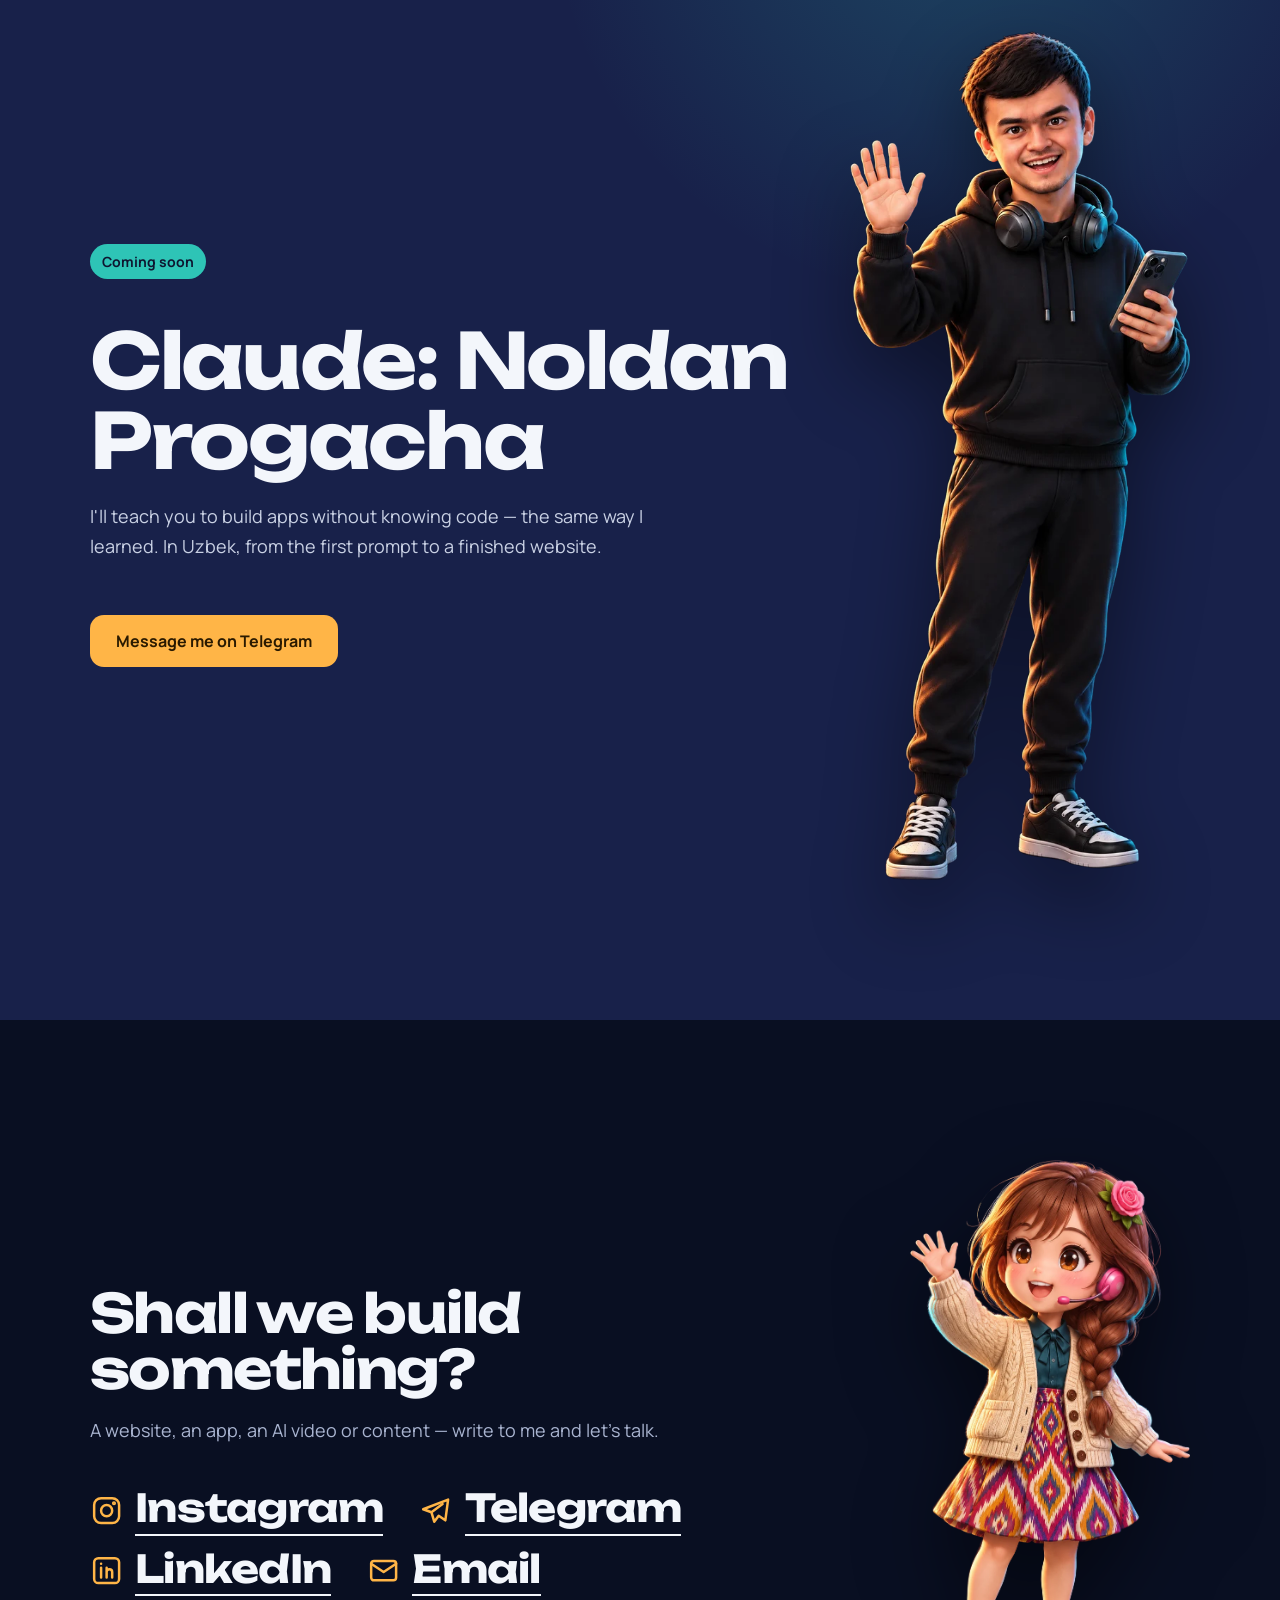
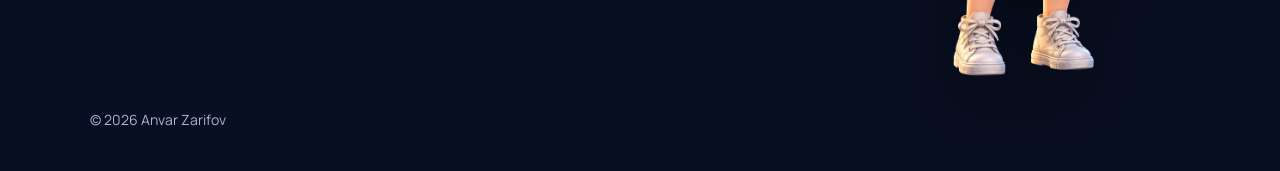
==== commit 7364269b: "Dizayn kritikasi bo'yicha tuzatishlar: sarlavha foni, mobil menyu va hero, telefonda yuklab olish, y" ====
--- a/index.html
+++ b/index.html
@@ -8,7 +8,9 @@
 <meta name="author" content="Anvar Zarifov">
 <meta property="og:title" content="Anvar Zarifov — kod yozmayman, ilova yasayman">
 <meta property="og:description" content="AI bilan yasalgan ilovalar, saytlar va kontent.">
-<meta property="og:image" content="/assets/og.jpg">
+<meta property="og:image" content="https://portfolio-nine-tau-3q07doew23.vercel.app/assets/og.jpg">
+<meta property="og:url" content="https://portfolio-nine-tau-3q07doew23.vercel.app/">
+<meta name="twitter:card" content="summary_large_image">
 <meta property="og:type" content="website">
 <meta name="theme-color" content="#0E1630">
 <link rel="icon" href="/assets/favicon.svg" type="image/svg+xml">
@@ -39,7 +41,7 @@
 <section class="hero" id="hero">
   <picture class="hero-art">
     <source media="(max-width: 760px)" srcset="/assets/hero-m.webp">
-    <img src="/assets/hero.webp" alt="" fetchpriority="high">
+    <img src="/assets/hero.webp" alt="Tungi Toshkent: teleminora ko'rinib turgan deraza oldida kompyuterda ishlayotgan dasturchi" data-i18n-alt="hero.alt" fetchpriority="high">
   </picture>
   <video class="hero-video" muted loop playsinline preload="none" poster="/assets/hero.webp" data-src="/assets/hero.mp4" aria-hidden="true"></video>
   <div class="hero-shade"></div>
@@ -51,7 +53,7 @@
       <a class="btn btn-amber ledge" href="#works" data-i18n="hero.cta1">Ishlarimni ko'rish</a>
       <a class="btn btn-ghost ledge" href="#contact" data-i18n="hero.cta2">Bog'lanish</a>
     </div>
-    <p class="hero-hint"><button type="button" class="snow-toggle" aria-pressed="true"><span aria-hidden="true">❄</span> <span data-i18n="hero.hint">Bu sahifada ham qor yog'yapti — kursor bilan supurib ko'ring</span></button></p>
+    <p class="hero-hint"><button type="button" class="snow-toggle" aria-pressed="true"><span aria-hidden="true">❄</span> <span data-i18n="hero.hint" data-i18n-touch="hero.hintTouch">Bu sahifada ham qor yog'yapti — kursor bilan supurib ko'ring</span></button></p>
   </div>
 </section>
 
@@ -70,9 +72,13 @@
       <h4 class="name">Guli</h4>
       <p class="kicker" data-i18n="guli.kicker">O'zbekcha gapiradigan desktop yordamchi</p>
       <p data-i18n="guli.text">Ish stolingizda yashaydigan qiz. O'zbek tilida gaplashadi, ovozi — VoiceLab'dan. Oynalar ustida yuradi, YouTube ochsangiz choy damlab yoningizga o'tiradi, Yangi yilda ketmonda uchadi. Kim yaratganini so'rasangiz, ismimni aytadi.</p>
-      <ul class="tags"><li>Electron</li><li>VoiceLab</li><li>Claude · GPT · Gemini</li><li>Windows · Mac</li></ul>
+      <ul class="tags"><li>Electron</li><li>VoiceLab</li><li>Claude · GPT · Gemini</li><li>Windows</li></ul>
       <div class="dl"><a class="btn btn-amber" href="https://github.com/ChotkiBola/guli-releases/releases/download/v2.1.2/Guli-Setup-2.1.2.exe" data-i18n="dl.btn">Bepul yuklab olish</a><span class="dl-meta">Windows 10/11, 152 MB</span></div>
       <p class="dl-note" data-i18n="dl.note">Windows ogohlantirsa: «Batafsil» → «Baribir ishga tushirish».</p>
+      <div class="dl-mobile" hidden>
+        <p data-i18n="dl.mobile">Bu Windows ilovasi. Kompyuterda oching va yuklab oling.</p>
+        <button type="button" class="btn btn-ghost dl-send" data-i18n="dl.send">Havolani o'zimga yuborish</button>
+      </div>
     </div>
   </article>
   <article class="feature feature-rev wrap">
@@ -86,21 +92,29 @@
       <ul class="tags"><li>Electron</li><li>Canvas</li><li>Higgsfield</li></ul>
       <div class="dl"><a class="btn btn-amber" href="https://github.com/ChotkiBola/portfolio/raw/main/downloads/Osmon-Setup-1.4.0.exe" data-i18n="dl.btn">Bepul yuklab olish</a><span class="dl-meta">Windows 10/11, 83 MB</span></div>
       <p class="dl-note" data-i18n="dl.note">Windows ogohlantirsa: «Batafsil» → «Baribir ishga tushirish».</p>
+      <div class="dl-mobile" hidden>
+        <p data-i18n="dl.mobile">Bu Windows ilovasi. Kompyuterda oching va yuklab oling.</p>
+        <button type="button" class="btn btn-ghost dl-send" data-i18n="dl.send">Havolani o'zimga yuborish</button>
+      </div>
     </div>
   </article>
 
   <h3 class="group wrap" data-i18n="works.g2">Veb-ilovalar</h3>
   <div class="apps wrap">
-    <a class="app" href="https://ielts-app-livid.vercel.app/" target="_blank" rel="noopener">
-      <img src="/assets/shots/ielts.webp" alt="IELTS Coach" loading="lazy" width="1200" height="750">
-      <span class="app-name">IELTS Coach</span>
-      <span class="app-text" data-i18n="ielts.text">Insho yoki speaking javobingizni bir daqiqada baholaydi va qaysi gap ball yo'qotganini ko'rsatadi. Real vaqtda gaplashadigan AI-imtihonchi bilan.</span>
-    </a>
-    <a class="app" href="https://tarjimon-25zf.onrender.com/" target="_blank" rel="noopener">
-      <img src="/assets/shots/tarjimon.webp" alt="Tarjimon" loading="lazy" width="1200" height="750">
-      <span class="app-name">Tarjimon</span>
-      <span class="app-text" data-i18n="tarjimon.text">Telegram'dagi ruscha xabarni o'zbekcha ko'rsatadi, o'zbekcha javobingizni ma'nosi bo'yicha ruschaga o'girib yuboradi. Ruscha gapiradigan boshliq bilan ishlash uchun o'zimga yasaganman.</span>
-    </a>
+    <article class="app">
+      <a class="app-shot" href="https://ielts-app-livid.vercel.app/" target="_blank" rel="noopener" tabindex="-1" aria-hidden="true"><img src="/assets/shots/ielts.webp" alt="" loading="lazy" width="1200" height="750"></a>
+      <h4 class="app-name">IELTS Coach</h4>
+      <p class="app-text" data-i18n="ielts.text">Insho yoki speaking javobingizni bir daqiqada baholaydi va qaysi gap ball yo'qotganini ko'rsatadi. Real vaqtda gaplashadigan AI-imtihonchi bilan.</p>
+      <ul class="tags"><li>Next.js</li><li>Supabase</li><li>OpenAI Realtime</li></ul>
+      <div class="dl"><a class="btn btn-amber" href="https://ielts-app-livid.vercel.app/" target="_blank" rel="noopener"><span data-i18n="app.open">Ochish</span><span class="sr"> — IELTS Coach</span></a></div>
+    </article>
+    <article class="app">
+      <a class="app-shot" href="https://tarjimon-25zf.onrender.com/" target="_blank" rel="noopener" tabindex="-1" aria-hidden="true"><img src="/assets/shots/tarjimon.webp" alt="" loading="lazy" width="1200" height="750"></a>
+      <h4 class="app-name">Tarjimon</h4>
+      <p class="app-text" data-i18n="tarjimon.text">Telegram'dagi ruscha xabarni o'zbekcha ko'rsatadi, o'zbekcha javobingizni ma'nosi bo'yicha ruschaga o'girib yuboradi. Ruscha yozishmalarim uchun o'zimga yasaganman.</p>
+      <ul class="tags"><li>Telegram</li><li>OpenAI</li><li>Python</li></ul>
+      <div class="dl"><a class="btn btn-amber" href="https://tarjimon-25zf.onrender.com/" target="_blank" rel="noopener"><span data-i18n="app.open">Ochish</span><span class="sr"> — Tarjimon</span></a><span class="dl-meta" data-i18n="tarjimon.note">Birinchi ochilishda ~30 soniya yuklanishi mumkin</span></div>
+    </article>
   </div>
 
   <div class="content wrap">
@@ -132,12 +146,12 @@
 
 <section class="course" id="course" aria-labelledby="course-h">
   <div class="wrap course-in">
-    <img class="mascot mascot-course" src="/assets/me-wave.webp" alt="" loading="lazy">
+    <img class="mascot mascot-course" src="/assets/me-wave.webp" alt="Anvar Zarifov — qo'l silkitayotgan 3D obraz" width="481" height="1200" loading="lazy">
     <div class="course-text">
     <p class="soon" data-i18n="course.soon">Tez kunda</p>
     <h2 id="course-h" class="h2">Claude: Noldan Progacha</h2>
     <p class="lead" data-i18n="course.text">Kod bilmasdan ilova yasashni o'rgataman — o'zim qanday o'rgangan bo'lsam, xuddi shunday. O'zbek tilida, birinchi so'rovdan tayyor saytgacha.</p>
-    <a class="btn btn-amber" data-contact="telegram" href="#contact" data-i18n="course.cta">Navbatga yozilish</a>
+    <a class="btn btn-amber" data-contact="telegram" href="#contact" data-i18n="course.cta">Telegram'da yozish</a>
     </div>
   </div>
 </section>
@@ -151,10 +165,10 @@
     <h2 class="h2" data-i18n="contact.title">Birga nimadir yasaymizmi?</h2>
     <p class="lead" data-i18n="contact.text">Sayt, ilova, AI-video yoki kontent — yozing, gaplashamiz.</p>
     <ul class="links">
-      <li><a data-contact="instagram" href="#" target="_blank" rel="noopener">Instagram</a></li>
-      <li><a data-contact="telegram" href="#" target="_blank" rel="noopener">Telegram</a></li>
-      <li><a href="https://www.linkedin.com/in/anvar-zarifov-6b5520252/" target="_blank" rel="noopener">LinkedIn</a></li>
-      <li><a data-contact="email" href="#">Email</a></li>
+      <li><a data-contact="instagram" href="#" target="_blank" rel="noopener"><svg viewBox="0 0 24 24" width="26" height="26" fill="none" stroke="currentColor" stroke-width="1.8" stroke-linecap="round" stroke-linejoin="round" aria-hidden="true"><rect x="3" y="3" width="18" height="18" rx="5"/><circle cx="12" cy="12" r="4"/><circle cx="17.3" cy="6.7" r=".6" fill="currentColor"/></svg><span>Instagram</span></a></li>
+      <li><a data-contact="telegram" href="#" target="_blank" rel="noopener"><svg viewBox="0 0 24 24" width="26" height="26" fill="none" stroke="currentColor" stroke-width="1.8" stroke-linecap="round" stroke-linejoin="round" aria-hidden="true"><path d="M21 4 3 11l6 2.2L11 20l3.2-4.3L19 19z"/><path d="m9 13.2 8-6"/></svg><span>Telegram</span></a></li>
+      <li><a href="https://www.linkedin.com/in/anvar-zarifov-6b5520252/" target="_blank" rel="noopener"><svg viewBox="0 0 24 24" width="26" height="26" fill="none" stroke="currentColor" stroke-width="1.8" stroke-linecap="round" stroke-linejoin="round" aria-hidden="true"><rect x="3" y="3" width="18" height="18" rx="3"/><path d="M8 10v7M8 7v.01M12 17v-4a2 2 0 0 1 4 0v4M12 10v7"/></svg><span>LinkedIn</span></a></li>
+      <li><a data-contact="email" href="#"><svg viewBox="0 0 24 24" width="26" height="26" fill="none" stroke="currentColor" stroke-width="1.8" stroke-linecap="round" stroke-linejoin="round" aria-hidden="true"><rect x="3" y="5" width="18" height="14" rx="2"/><path d="m3 7 9 6 9-6"/></svg><span>Email</span></a></li>
     </ul>
     </div>
     <p class="copy">© 2026 Anvar Zarifov</p>
--- a/styles.css
+++ b/styles.css
@@ -182,3 +182,62 @@
 .feature-text p.dl-note { font-size: 13px; color: var(--mist); margin: 10px 0 0; }
 .ig { font: 700 20px/1.2 var(--display); color: var(--snow); text-decoration: none; }
 .ig:hover { color: var(--amber); }
+
+/* ================= kritikadan keyingi tuzatishlar ================= */
+.sr { position: absolute; width: 1px; height: 1px; overflow: hidden; clip-path: inset(50%); white-space: nowrap; }
+[hidden] { display: none !important; }
+
+/* sarlavha: aylantirilganda xira-shaffof fon */
+.top { transition: background .25s, box-shadow .25s; }
+.top.scrolled { background: rgba(9, 15, 34, .82); -webkit-backdrop-filter: blur(14px); backdrop-filter: blur(14px); box-shadow: 0 1px 0 rgba(255, 255, 255, .07); }
+.nav a { display: inline-flex; align-items: center; min-height: 44px; }
+.lang button { min-height: 38px; min-width: 44px; }
+.brand { display: inline-flex; align-items: center; min-height: 44px; }
+
+/* telefonda ham bo'limlarga o'tish: logo ostida gorizontal qator */
+@media (max-width: 760px) {
+  .top { flex-wrap: wrap; gap: 0 16px; padding-top: 8px; padding-bottom: 0; background: rgba(9, 15, 34, .82); -webkit-backdrop-filter: blur(14px); backdrop-filter: blur(14px); }
+  .nav { display: flex; order: 3; width: 100%; gap: 22px; overflow-x: auto; scrollbar-width: none; margin-inline: calc(var(--gut) * -1); padding-inline: var(--gut); width: calc(100% + var(--gut) * 2); }
+  .nav::-webkit-scrollbar { display: none; }
+  .nav a { white-space: nowrap; font-size: 14px; }
+  html { scroll-padding-top: 104px; }
+}
+html { scroll-padding-top: 76px; }
+
+/* ishlar: kamroq bo'shliq */
+.group { margin-top: clamp(44px, 5.5vw, 72px); }
+.feature { margin-bottom: clamp(40px, 5vw, 64px); }
+
+/* veb-ilovalar: desktop ilovalar bilan bir xil andoza */
+.app { gap: 0; }
+.app-shot { display: block; margin-bottom: 18px; }
+.app:hover img { transform: none; }
+.app-shot:hover img { transform: translateY(-4px); }
+.app-name { margin: 0 0 8px; }
+.app-name::after { content: none; }
+.app-text { margin: 0 0 16px; color: #C9D1E4; }
+.app .dl { margin-top: 20px; }
+
+/* yuklab olish */
+.feature-text p.dl-note { font-size: 14px; color: #BCC6DE; }
+.dl-mobile { margin-top: 24px; padding: 16px 18px; border-radius: 16px; background: rgba(255, 255, 255, .06); }
+.feature-text .dl-mobile p { margin: 0 0 14px; color: var(--snow); font-weight: 600; }
+
+/* aloqa havolalari: belgi + tagchiziq */
+.links { gap: 10px 36px; }
+.links a { display: inline-flex; align-items: center; gap: 12px; min-height: 48px; }
+.links a svg { flex: none; color: var(--amber); width: clamp(24px, 2.6vw, 34px); height: auto; }
+.links a span { background: linear-gradient(currentColor, currentColor) 0 100% / 100% 2px no-repeat; padding-bottom: 4px; }
+.links a:hover span { background-size: 100% 3px; }
+@media (max-width: 760px) { .links { flex-direction: column; } }
+
+/* telefonda hero: sahna tepada to'liq ko'rinadi, matn uning ostidan boshlanadi */
+@media (max-width: 760px) {
+  .hero { min-height: 0; align-items: flex-start; }
+  .hero-video { display: none; }
+  .hero-art { inset: 0 0 auto 0; height: auto; }
+  .hero-art img { position: static; width: 100%; height: auto; aspect-ratio: 900 / 1166; object-fit: cover; object-position: 50% 0; }
+  .hero-shade { background: linear-gradient(180deg, rgba(9, 15, 34, .5) 0, rgba(9, 15, 34, 0) 34vw, rgba(14, 22, 48, 0) 80vw, rgba(14, 22, 48, .88) 112vw, var(--night) 129vw); }
+  .hero-in { padding-top: 104vw; padding-bottom: 48px; }
+  .hero-title { text-shadow: 0 2px 24px rgba(9, 15, 34, .9); }
+}
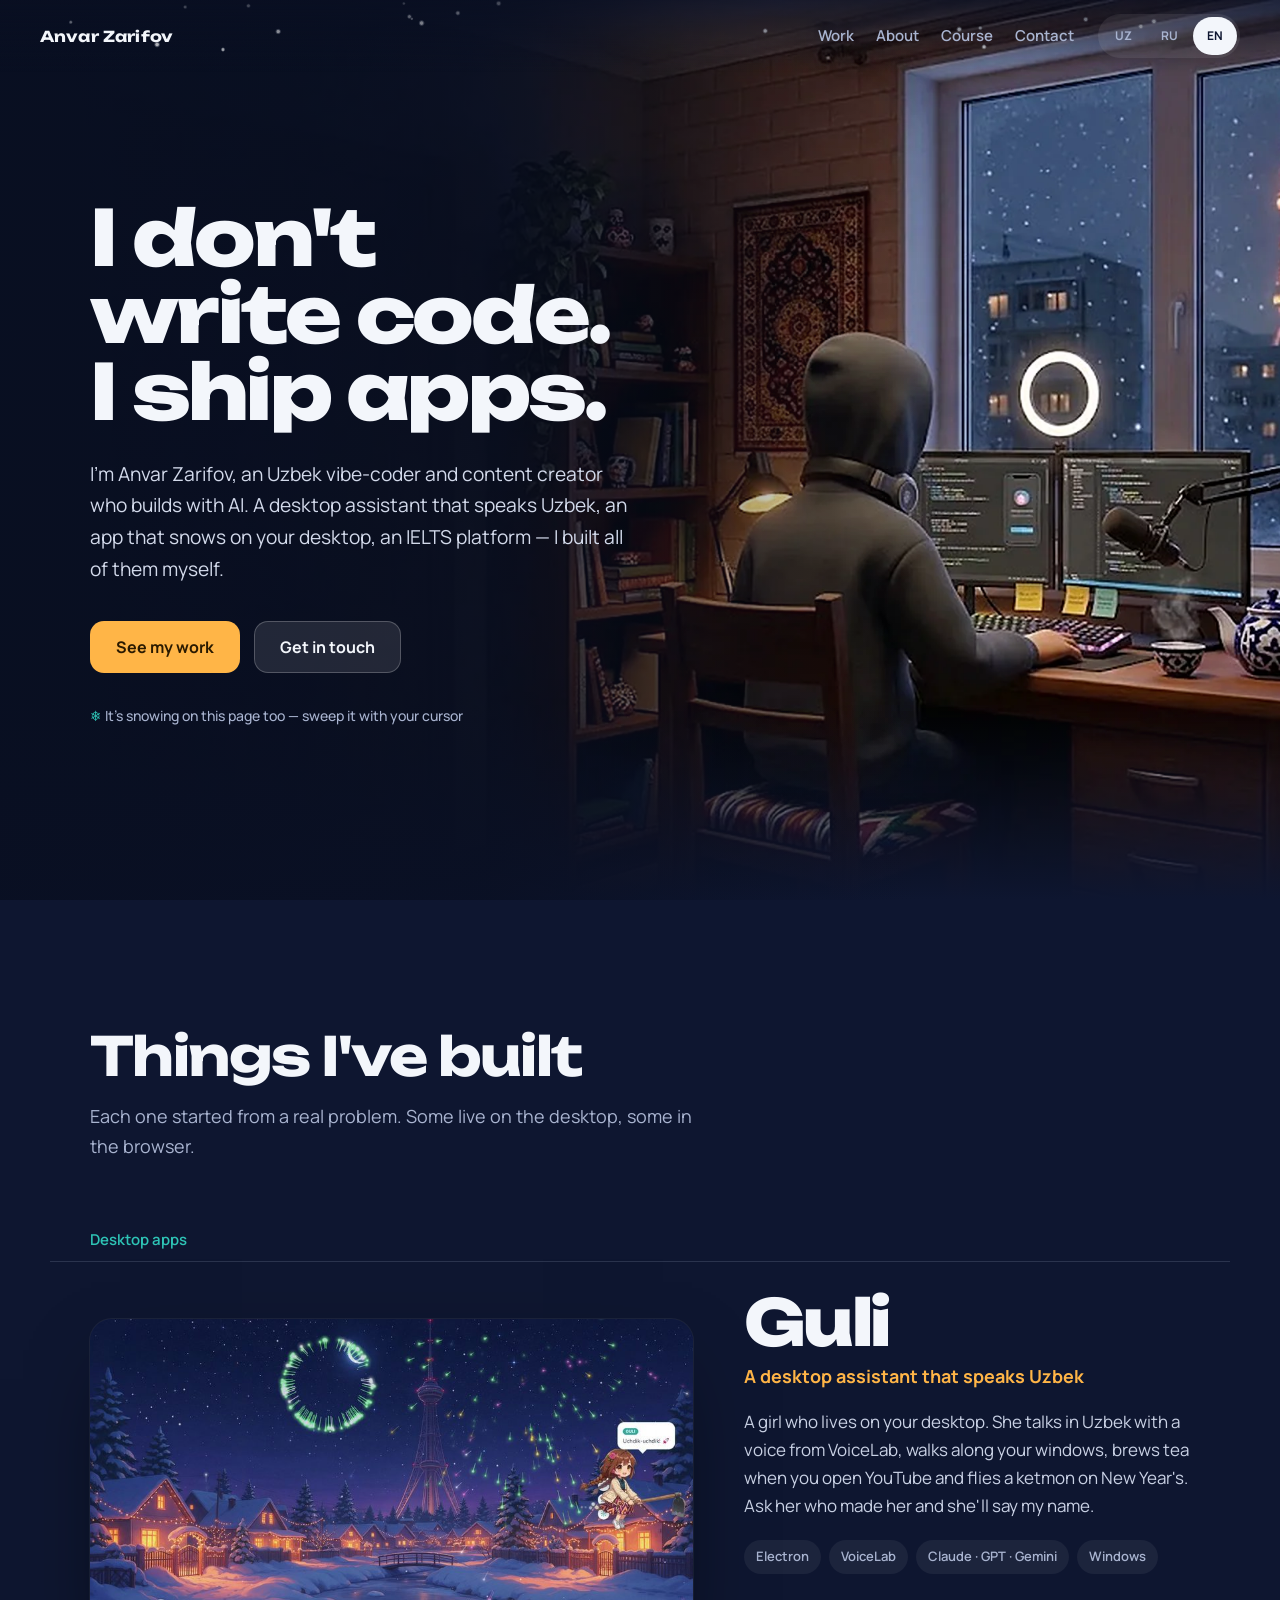
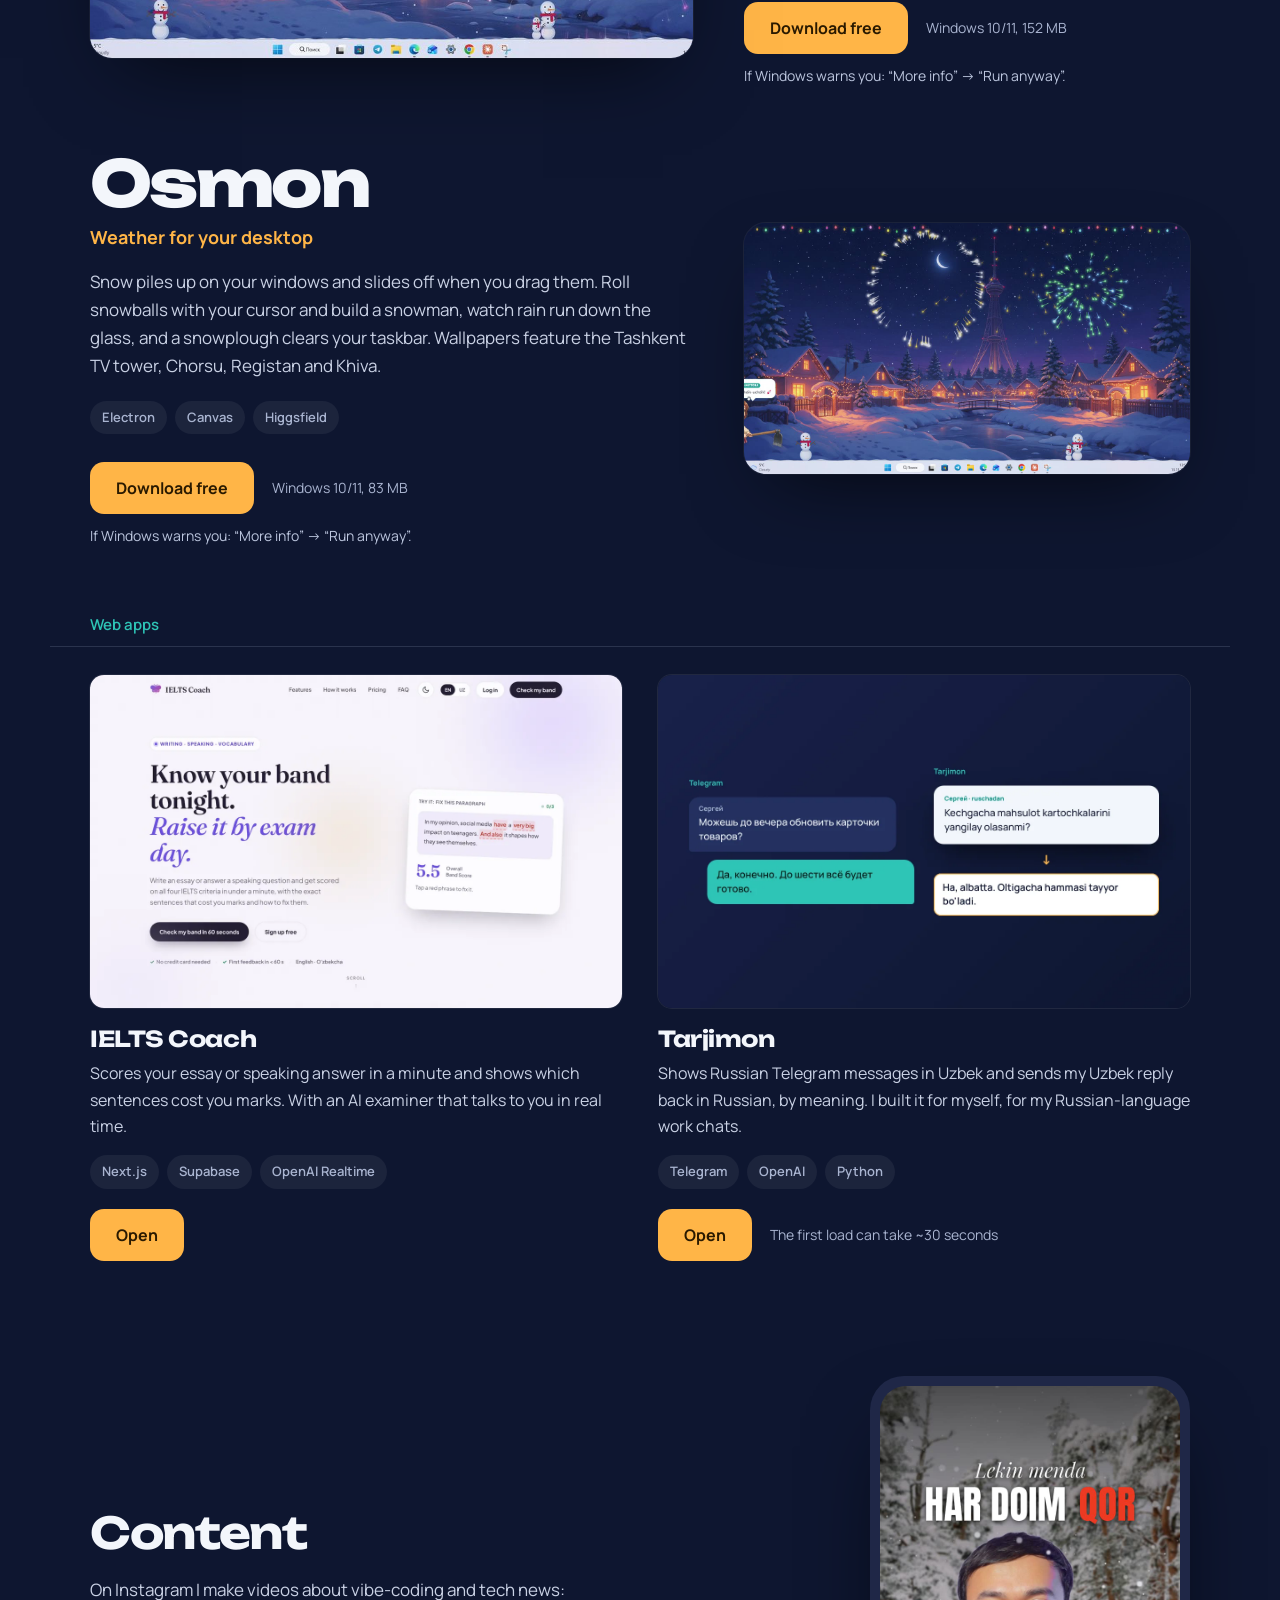
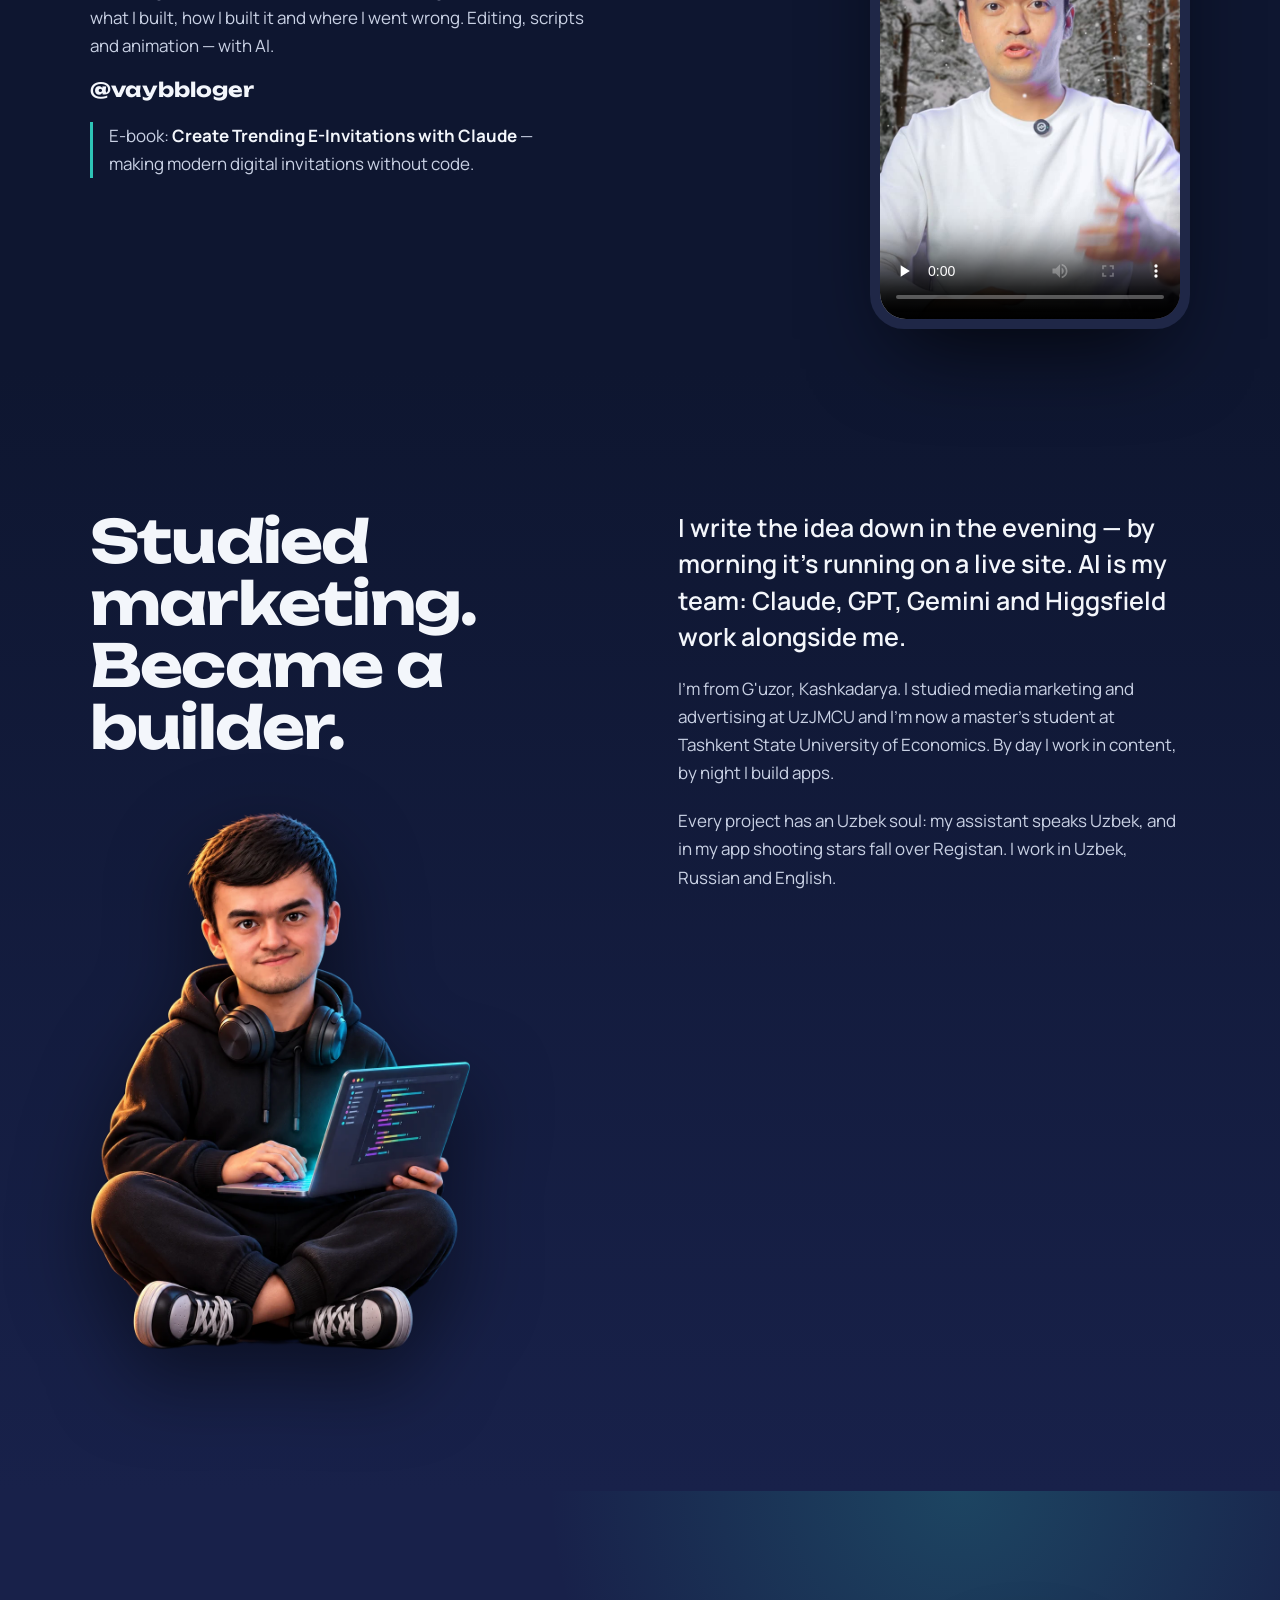
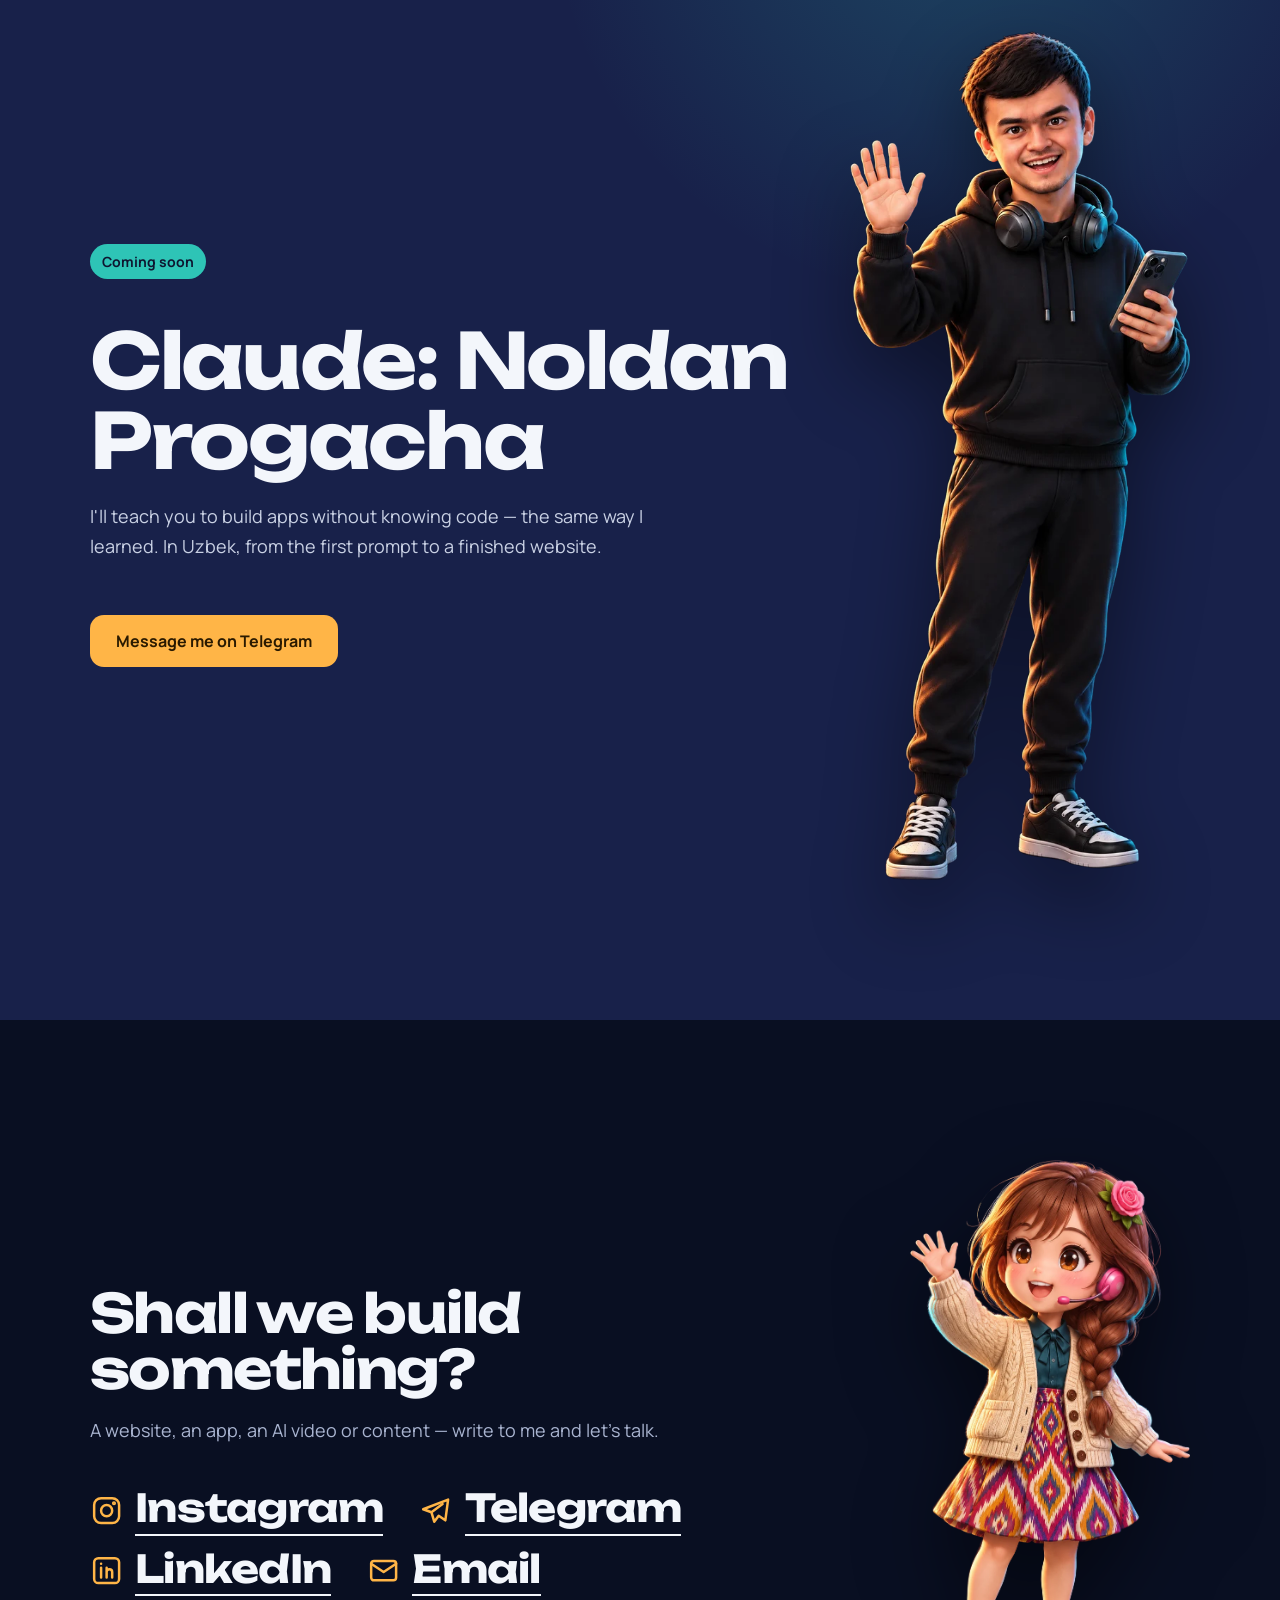
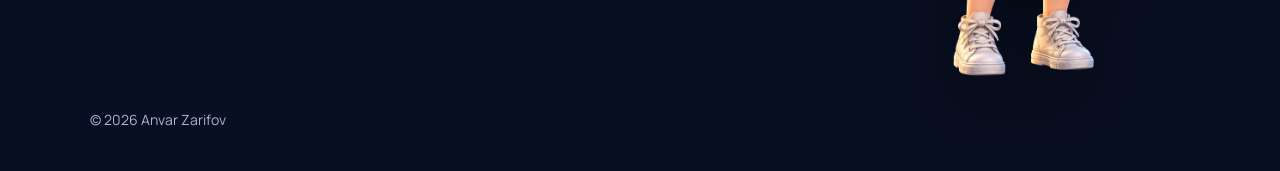
==== commit d2714026: "Hero: 3D uslubdagi yangi sahna (hudili dasturchi, tungi Toshkent) Co-Authored-By: Claude Fable 5.2 <" ====
--- a/index.html
+++ b/index.html
@@ -43,7 +43,6 @@
     <source media="(max-width: 760px)" srcset="/assets/hero-m.webp">
     <img src="/assets/hero.webp" alt="Tungi Toshkent: teleminora ko'rinib turgan deraza oldida kompyuterda ishlayotgan dasturchi" data-i18n-alt="hero.alt" fetchpriority="high">
   </picture>
-  <video class="hero-video" muted loop playsinline preload="none" poster="/assets/hero.webp" data-src="/assets/hero.mp4" aria-hidden="true"></video>
   <div class="hero-shade"></div>
   <canvas class="snow" aria-hidden="true"></canvas>
   <div class="hero-in">
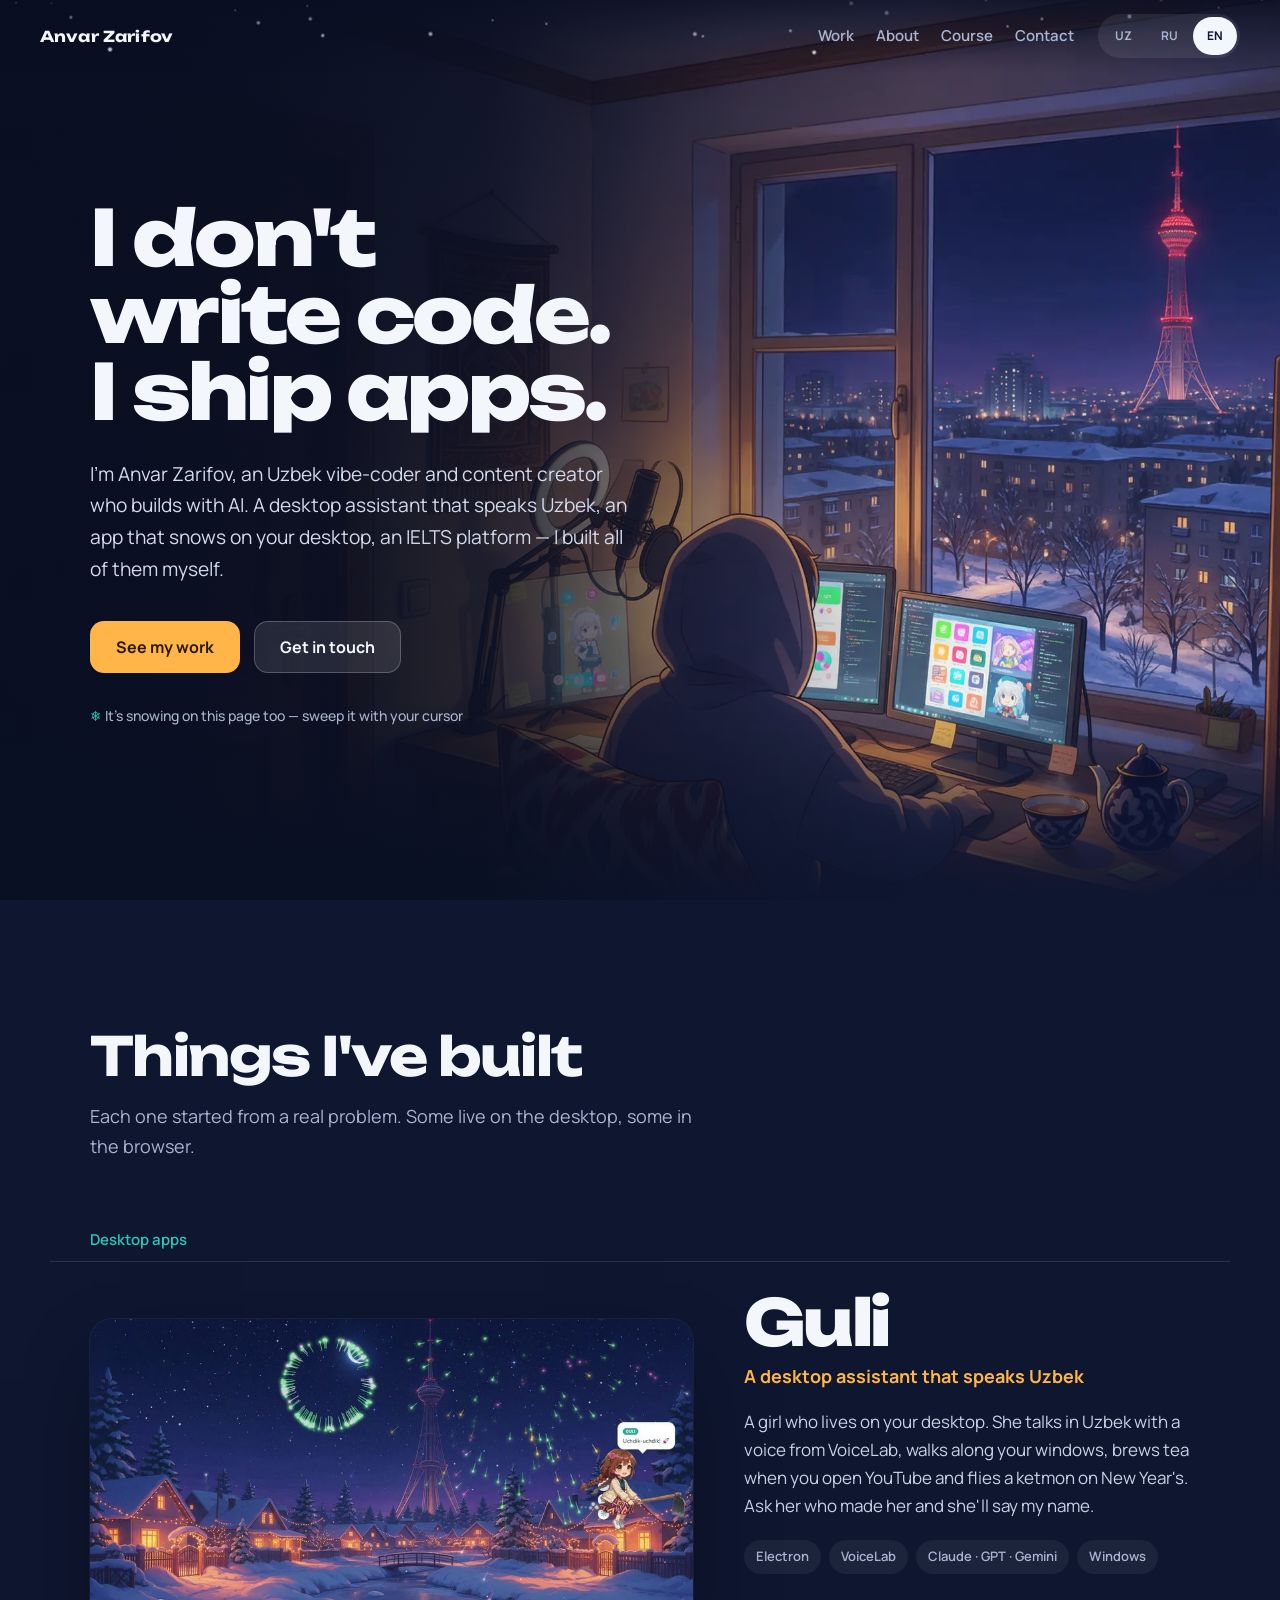
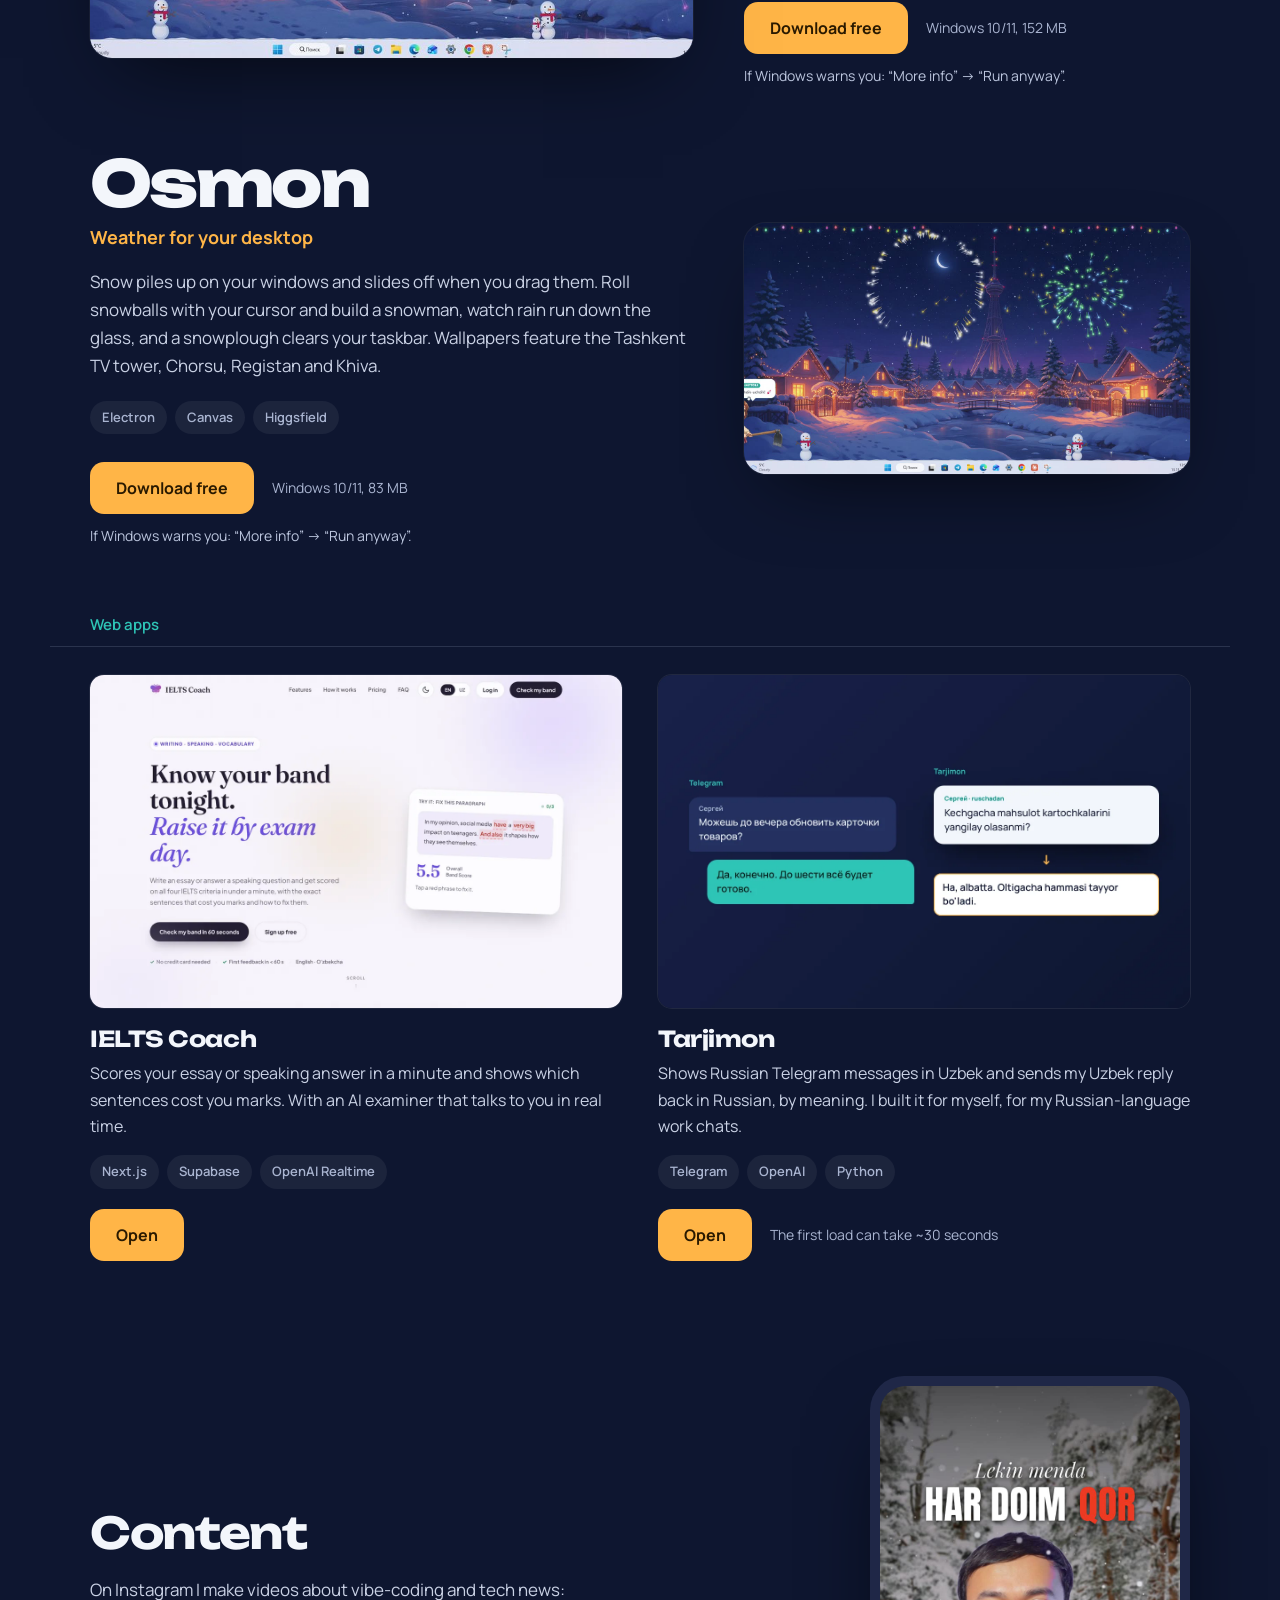
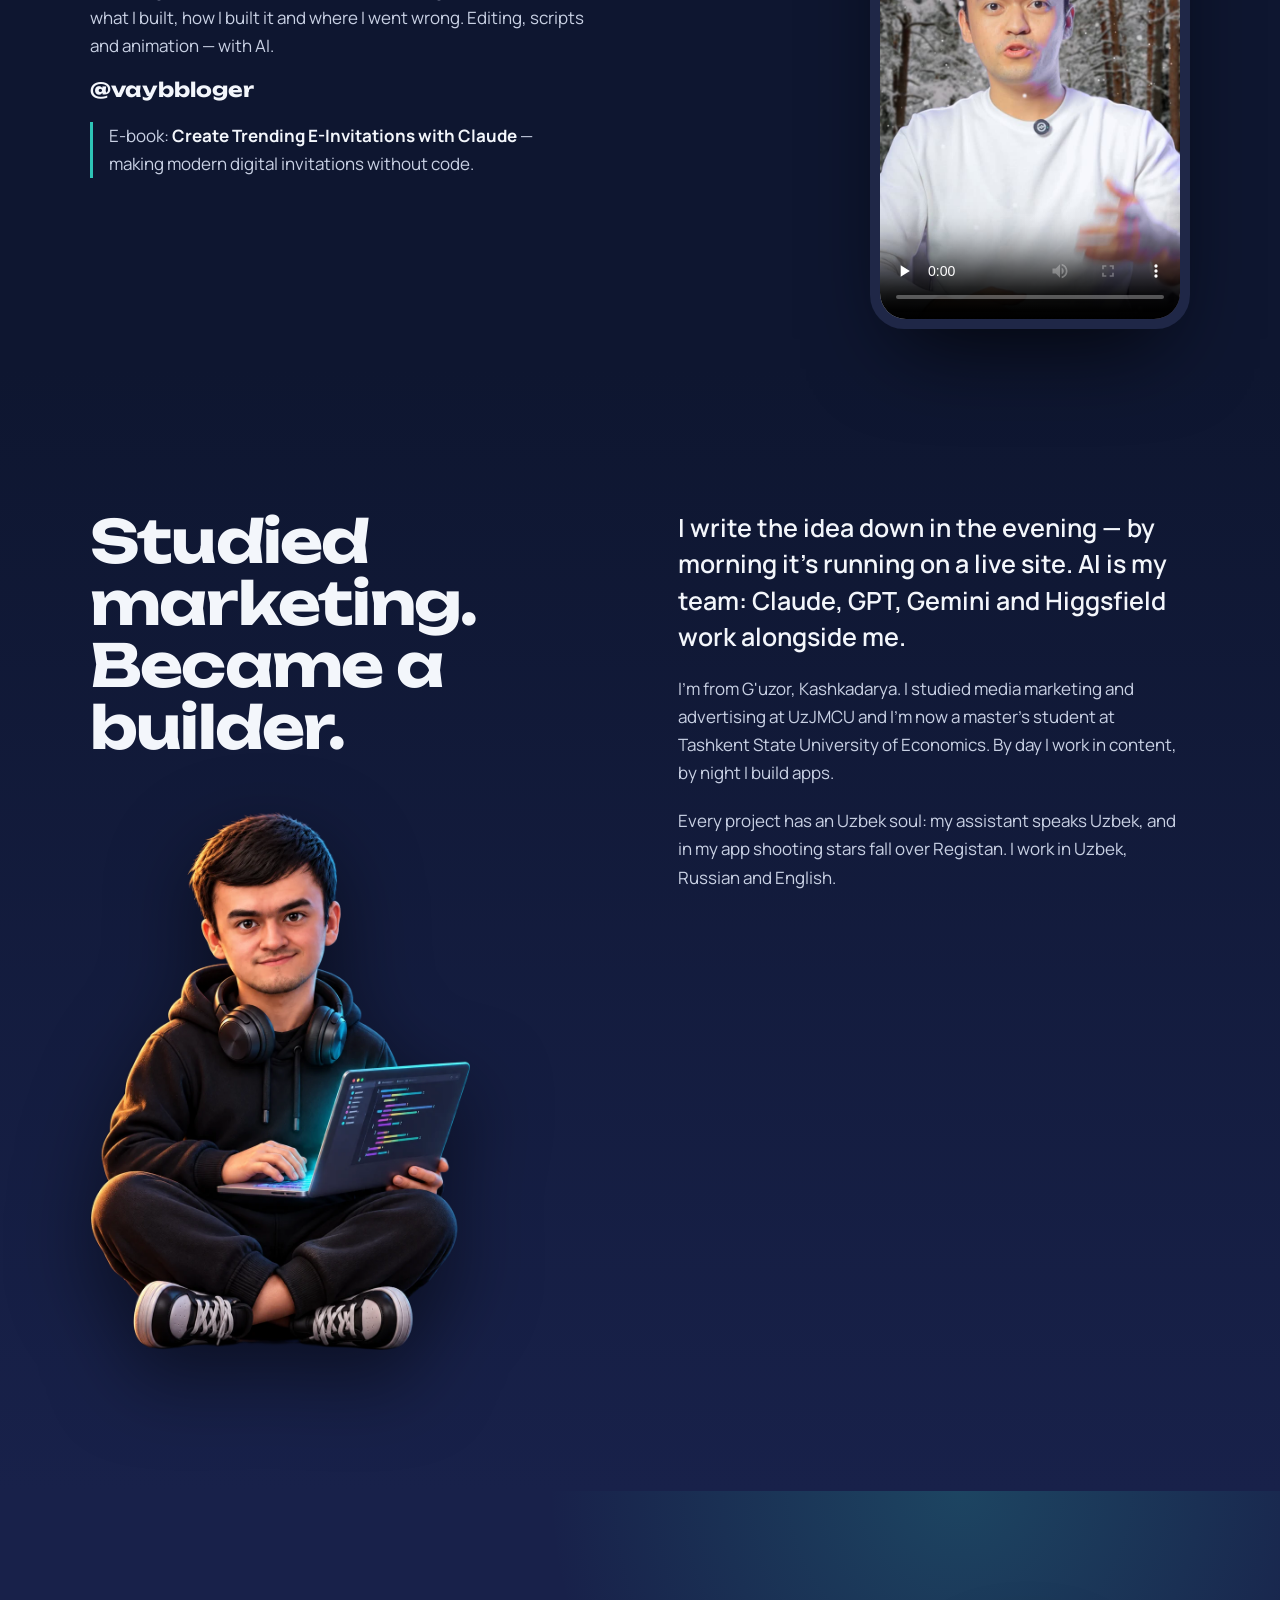
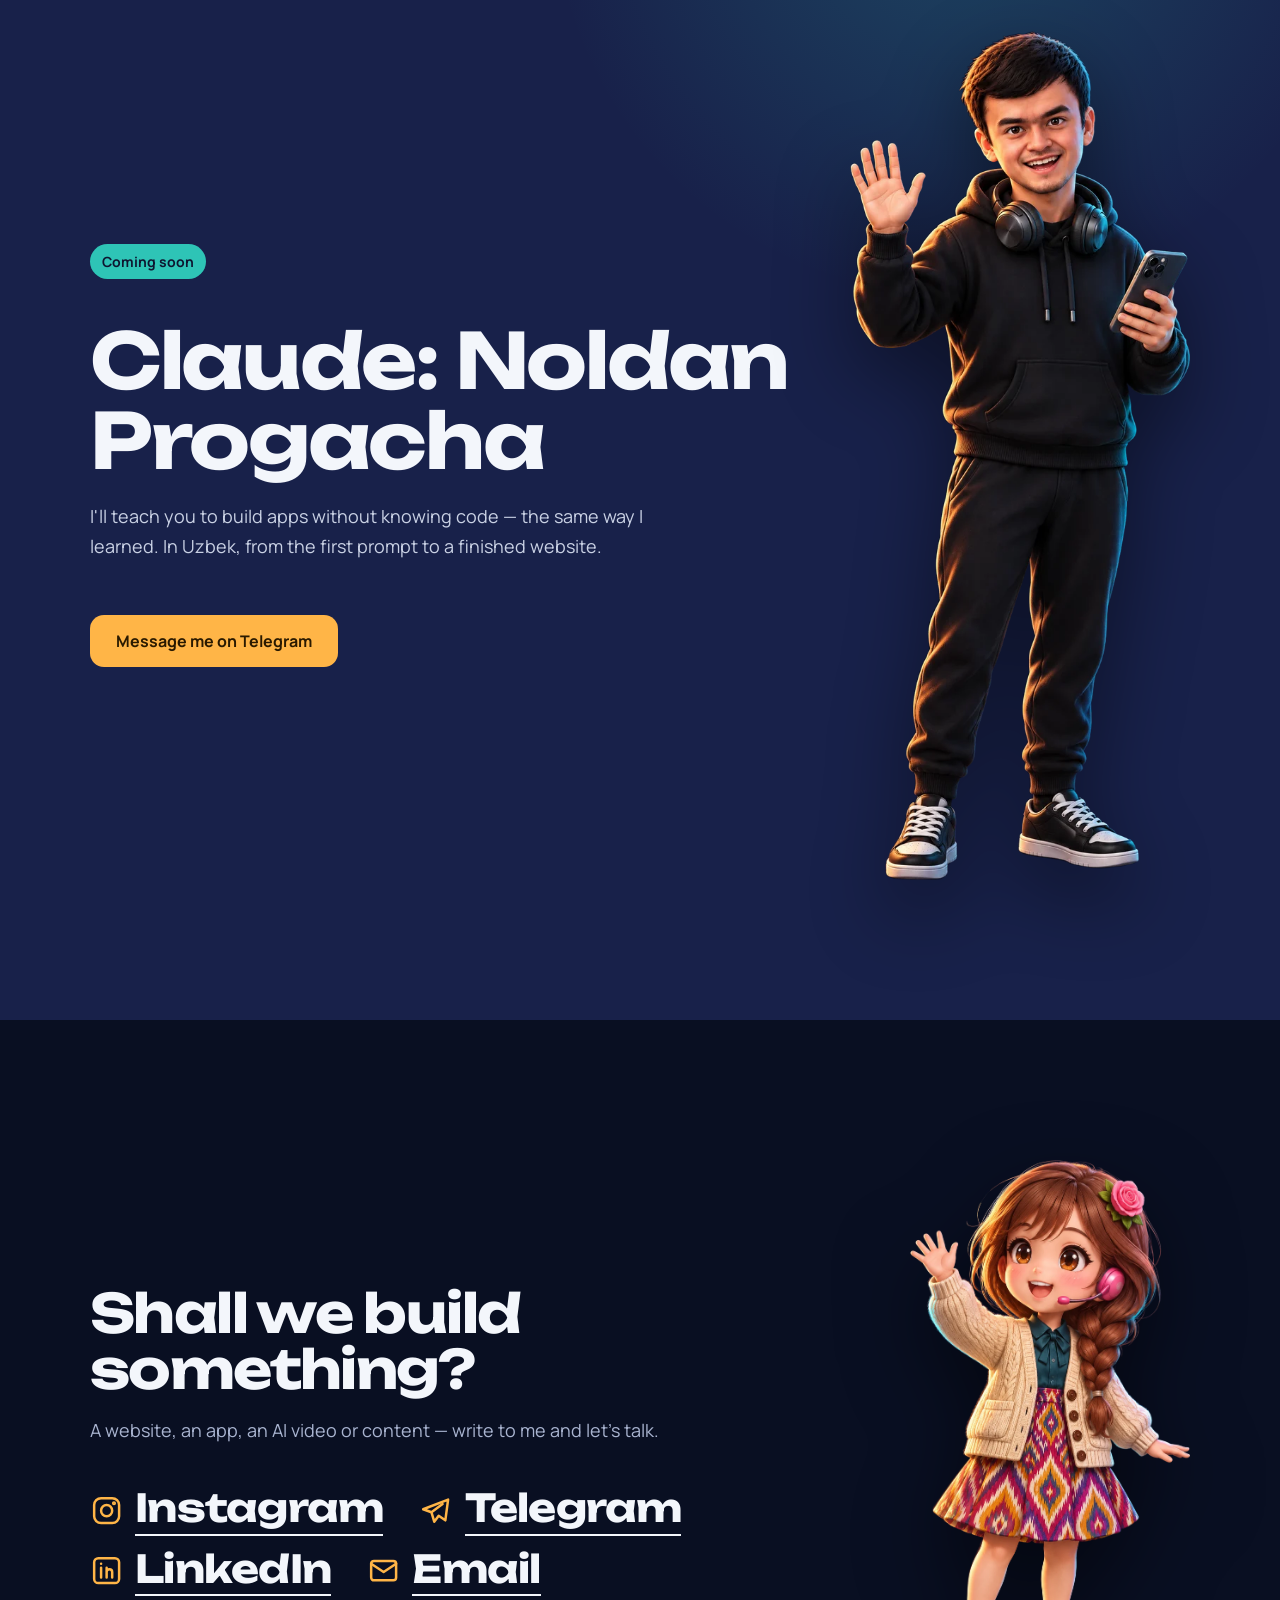
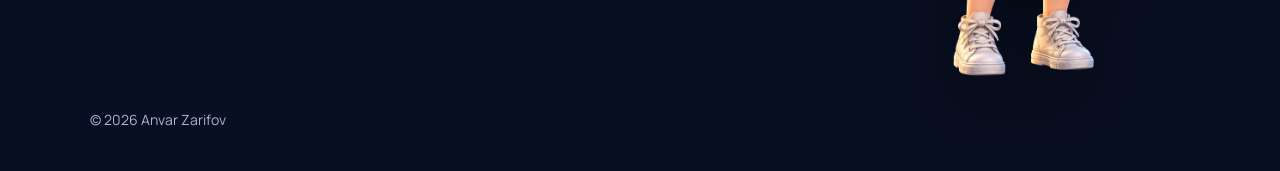
==== commit 60fc2c2b: "Hero: 2D animatsiyali sahnaga qaytarildi Co-Authored-By: Claude Fable 5.2 <noreply@anthropic.com> Cl" ====
--- a/index.html
+++ b/index.html
@@ -43,6 +43,7 @@
     <source media="(max-width: 760px)" srcset="/assets/hero-m.webp">
     <img src="/assets/hero.webp" alt="Tungi Toshkent: teleminora ko'rinib turgan deraza oldida kompyuterda ishlayotgan dasturchi" data-i18n-alt="hero.alt" fetchpriority="high">
   </picture>
+  <video class="hero-video" muted loop playsinline preload="none" poster="/assets/hero.webp" data-src="/assets/hero.mp4" aria-hidden="true"></video>
   <div class="hero-shade"></div>
   <canvas class="snow" aria-hidden="true"></canvas>
   <div class="hero-in">
